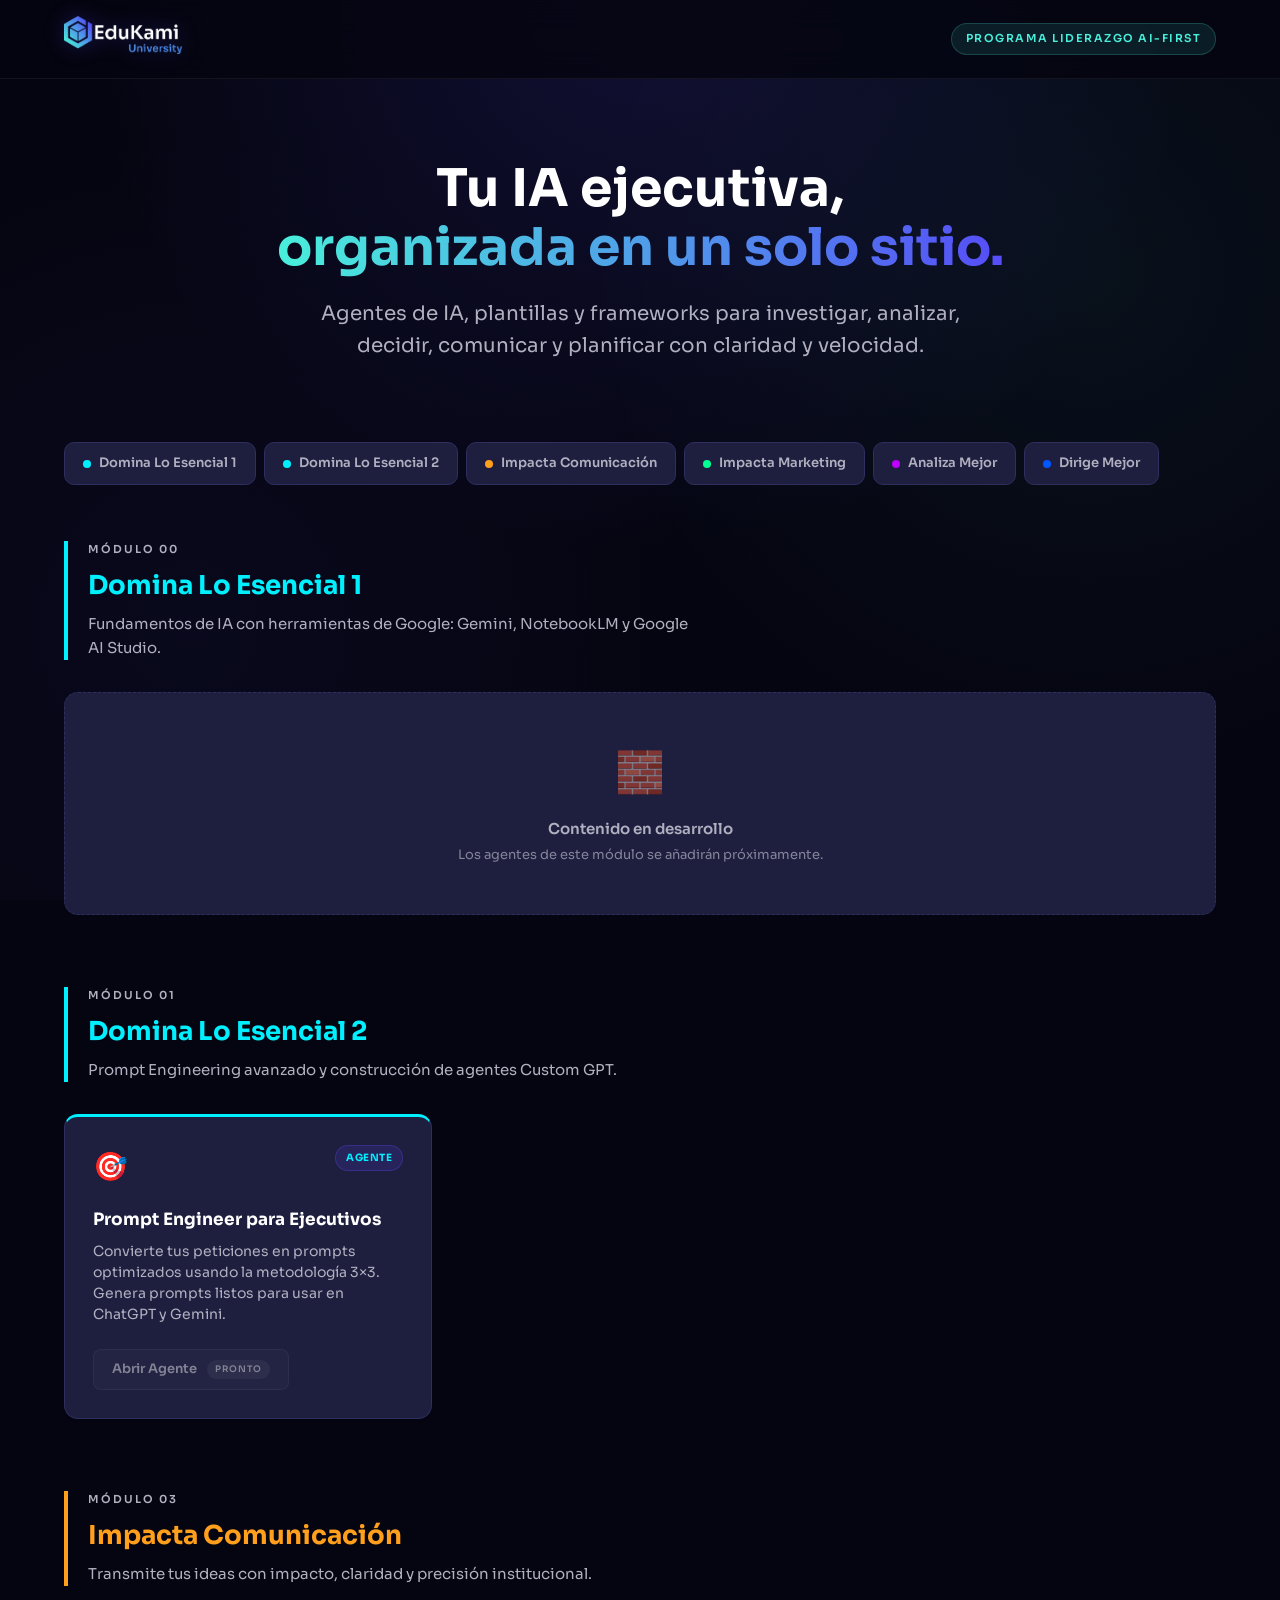
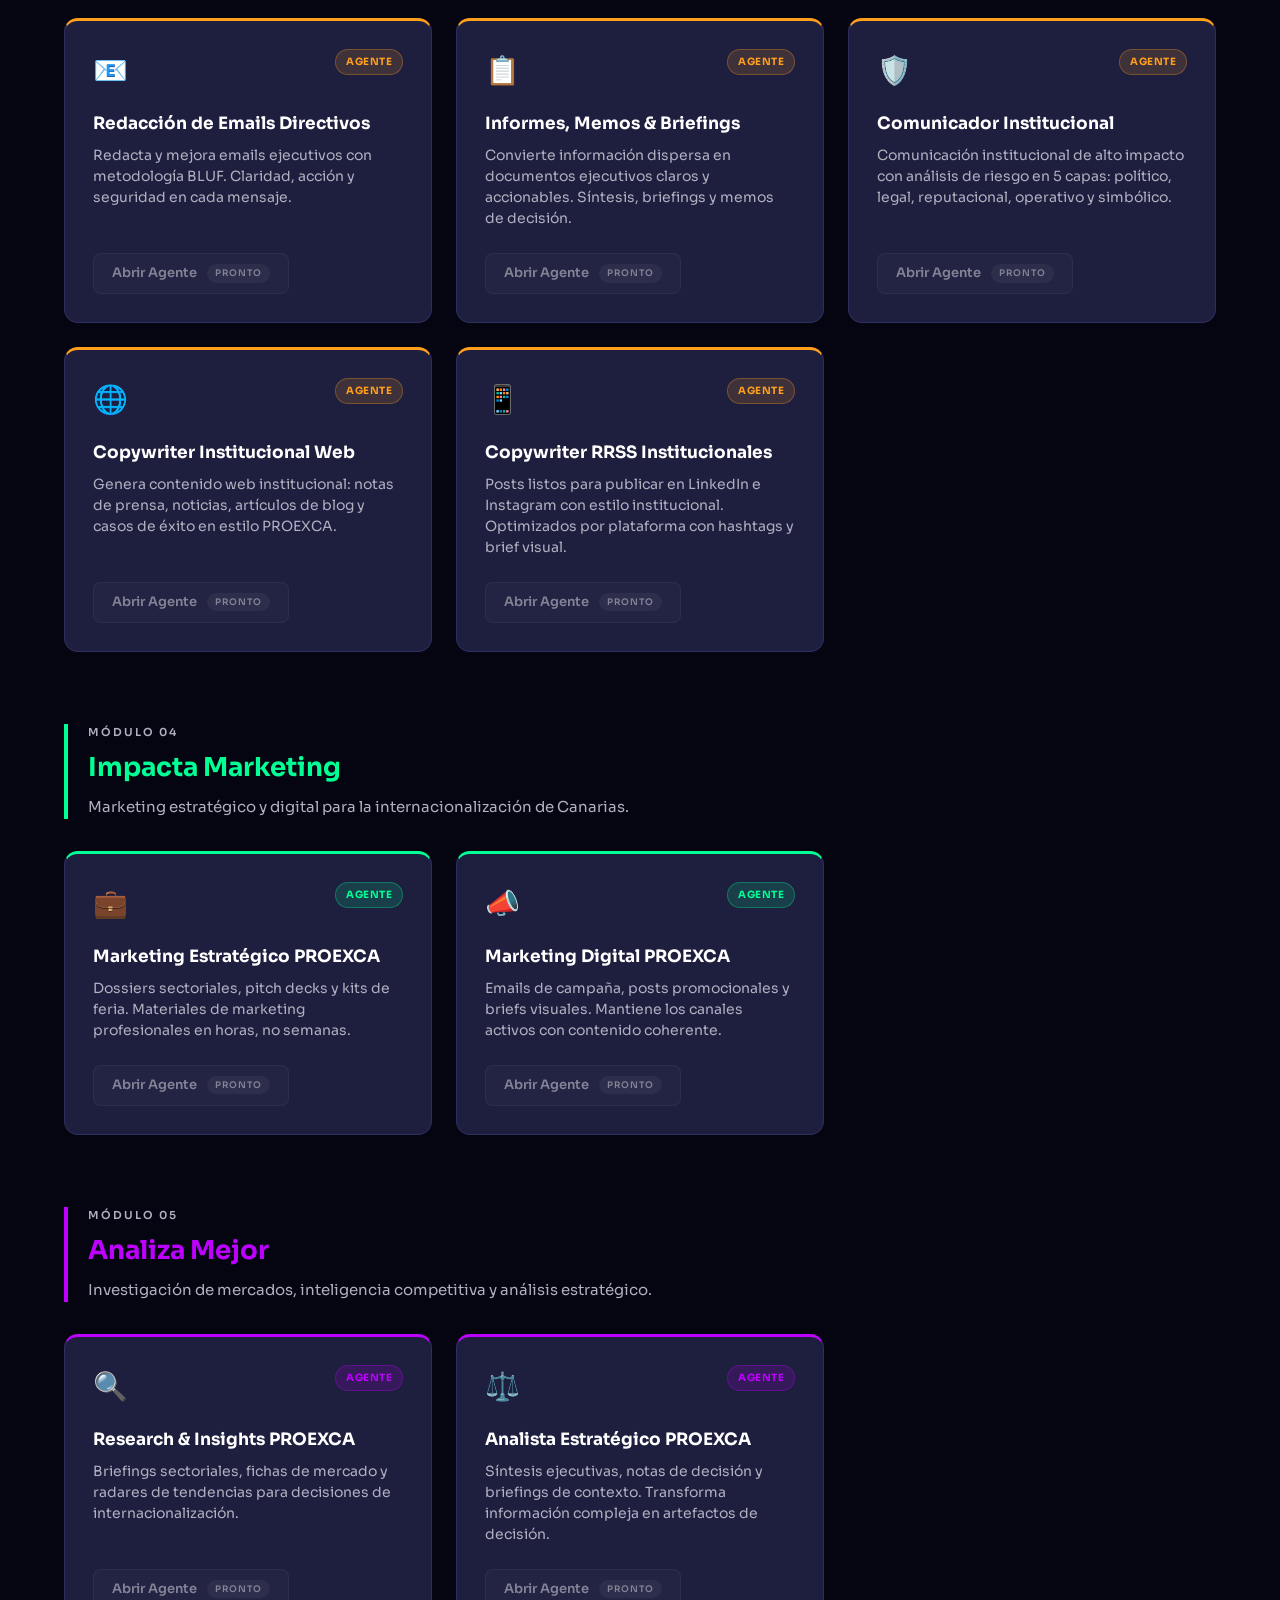
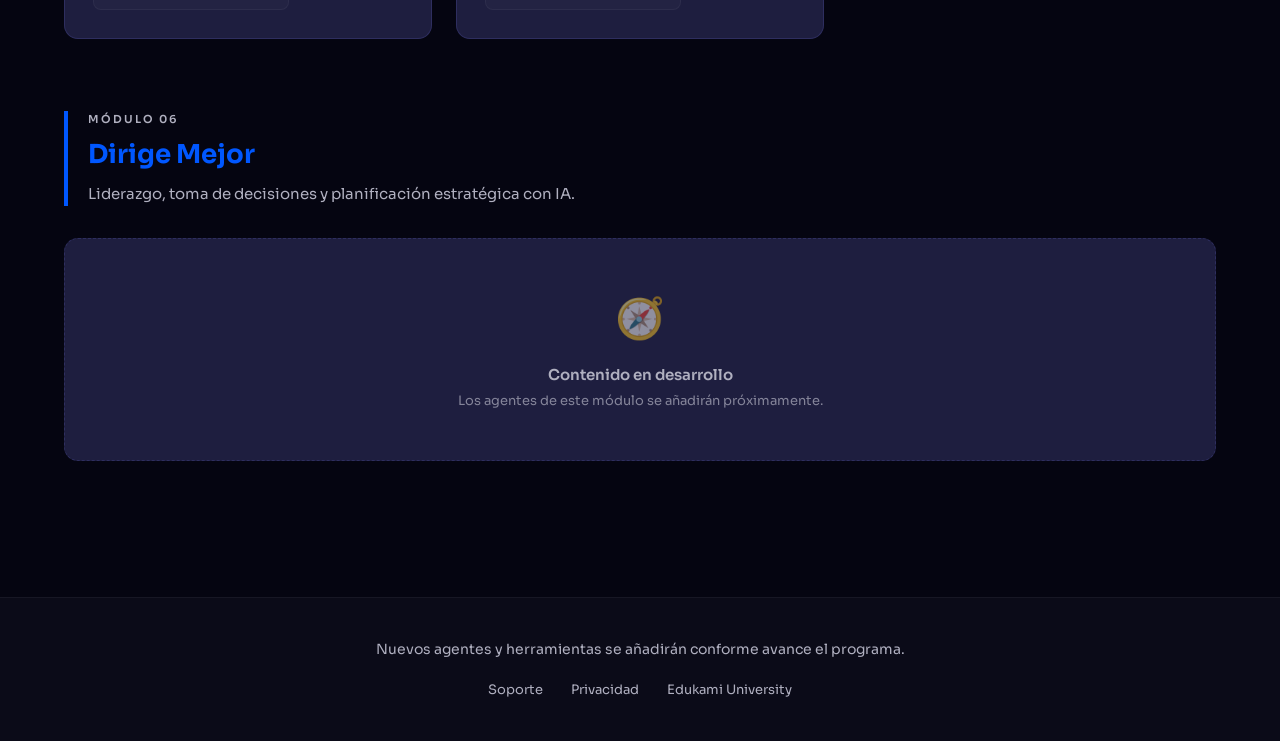
==== toolkit/index.html @ 91a4ce18 "uipdate" ====
<!DOCTYPE html>
<html lang="es">
<head>
    <meta charset="UTF-8">
    <meta name="viewport" content="width=device-width, initial-scale=1.0">
    <title>Toolkit IA para Directivos — Edukami University</title>
    <meta name="description" content="Tu caja de herramientas ejecutiva basada en IA. Agentes, plantillas y frameworks para investigar, analizar, decidir, comunicar y planificar.">
    <meta property="og:title" content="Toolkit IA para Directivos — Edukami University">
    <meta property="og:description" content="Agentes de IA y herramientas ejecutivas para el programa PROEXCA Liderazgo AI-First.">
    <meta property="og:type" content="website">
    <meta name="twitter:card" content="summary_large_image">
    <link rel="preconnect" href="https://fonts.googleapis.com">
    <link rel="preconnect" href="https://fonts.gstatic.com" crossorigin>
    <link href="https://fonts.googleapis.com/css2?family=Sora:wght@300;400;600;700&display=swap" rel="stylesheet">
    <link rel="stylesheet" href="css/styles.css">
</head>
<body>

    <!-- Header -->
    <header class="main-header">
        <div class="container header-inner">
            <div class="logo-container">
                <img src="assets/logo_white.png" alt="Edukami University" class="logo">
            </div>
            <span class="header-badge">Programa Liderazgo AI-First</span>
        </div>
    </header>

    <!-- Hero -->
    <section class="hero-section">
        <div class="container">
            <h1 class="hero-title">Tu IA ejecutiva,<br><span class="gradient-text">organizada en un solo sitio.</span></h1>
            <p class="hero-subtitle">Agentes de IA, plantillas y frameworks para investigar, analizar, decidir, comunicar y planificar con claridad y velocidad.</p>
        </div>
    </section>

    <!-- Module Navigation -->
    <nav class="module-nav">
        <div class="container">
            <div class="module-nav-inner">
                <a href="#mod-00" class="module-nav-btn" style="--module-color: var(--color-mod-domina)">
                    <span class="module-nav-dot"></span> Domina Lo Esencial 1
                </a>
                <a href="#mod-01" class="module-nav-btn" style="--module-color: var(--color-mod-domina)">
                    <span class="module-nav-dot"></span> Domina Lo Esencial 2
                </a>
                <a href="#mod-03" class="module-nav-btn" style="--module-color: var(--color-mod-comunicar)">
                    <span class="module-nav-dot"></span> Impacta Comunicaci&oacute;n
                </a>
                <a href="#mod-04" class="module-nav-btn" style="--module-color: var(--color-mod-marketing)">
                    <span class="module-nav-dot"></span> Impacta Marketing
                </a>
                <a href="#mod-05" class="module-nav-btn" style="--module-color: var(--color-mod-analizar)">
                    <span class="module-nav-dot"></span> Analiza Mejor
                </a>
                <a href="#mod-06" class="module-nav-btn" style="--module-color: var(--color-mod-dirigir)">
                    <span class="module-nav-dot"></span> Dirige Mejor
                </a>
            </div>
        </div>
    </nav>

    <!-- Modules -->
    <main class="modules-container container">

        <!-- ═══ MÓDULO 00: Domina Lo Esencial 1 ═══ -->
        <section id="mod-00" class="module-section" style="--module-color: var(--color-mod-domina)">
            <div class="module-header">
                <div class="module-label">M&oacute;dulo 00</div>
                <h2 class="module-title">Domina Lo Esencial 1</h2>
                <p class="module-description">Fundamentos de IA con herramientas de Google: Gemini, NotebookLM y Google AI Studio.</p>
            </div>
            <div class="module-placeholder">
                <div class="module-placeholder-icon">🧱</div>
                <div class="module-placeholder-text">Contenido en desarrollo</div>
                <div class="module-placeholder-sub">Los agentes de este m&oacute;dulo se a&ntilde;adir&aacute;n pr&oacute;ximamente.</div>
            </div>
        </section>

        <!-- ═══ MÓDULO 01: Domina Lo Esencial 2 ═══ -->
        <section id="mod-01" class="module-section" style="--module-color: var(--color-mod-domina)">
            <div class="module-header">
                <div class="module-label">M&oacute;dulo 01</div>
                <h2 class="module-title">Domina Lo Esencial 2</h2>
                <p class="module-description">Prompt Engineering avanzado y construcci&oacute;n de agentes Custom GPT.</p>
            </div>
            <div class="cards-grid">
                <article class="agent-card">
                    <div class="card-top">
                        <div class="card-icon">🎯</div>
                        <span class="card-badge card-badge--agent">Agente</span>
                    </div>
                    <h3 class="card-title">Prompt Engineer para Ejecutivos</h3>
                    <p class="card-description">Convierte tus peticiones en prompts optimizados usando la metodolog&iacute;a 3&times;3. Genera prompts listos para usar en ChatGPT y Gemini.</p>
                    <a href="#" class="card-action card-action--soon">Abrir Agente</a>
                </article>
            </div>
        </section>

        <!-- ═══ MÓDULO 03: Impacta Comunicación ═══ -->
        <section id="mod-03" class="module-section" style="--module-color: var(--color-mod-comunicar); --module-color-rgb: 255, 159, 28">
            <div class="module-header">
                <div class="module-label">M&oacute;dulo 03</div>
                <h2 class="module-title">Impacta Comunicaci&oacute;n</h2>
                <p class="module-description">Transmite tus ideas con impacto, claridad y precisi&oacute;n institucional.</p>
            </div>
            <div class="cards-grid">
                <article class="agent-card">
                    <div class="card-top">
                        <div class="card-icon">📧</div>
                        <span class="card-badge card-badge--agent">Agente</span>
                    </div>
                    <h3 class="card-title">Redacci&oacute;n de Emails Directivos</h3>
                    <p class="card-description">Redacta y mejora emails ejecutivos con metodolog&iacute;a BLUF. Claridad, acci&oacute;n y seguridad en cada mensaje.</p>
                    <a href="#" class="card-action card-action--soon">Abrir Agente</a>
                </article>

                <article class="agent-card">
                    <div class="card-top">
                        <div class="card-icon">📋</div>
                        <span class="card-badge card-badge--agent">Agente</span>
                    </div>
                    <h3 class="card-title">Informes, Memos &amp; Briefings</h3>
                    <p class="card-description">Convierte informaci&oacute;n dispersa en documentos ejecutivos claros y accionables. S&iacute;ntesis, briefings y memos de decisi&oacute;n.</p>
                    <a href="#" class="card-action card-action--soon">Abrir Agente</a>
                </article>

                <article class="agent-card">
                    <div class="card-top">
                        <div class="card-icon">🛡️</div>
                        <span class="card-badge card-badge--agent">Agente</span>
                    </div>
                    <h3 class="card-title">Comunicador Institucional</h3>
                    <p class="card-description">Comunicaci&oacute;n institucional de alto impacto con an&aacute;lisis de riesgo en 5 capas: pol&iacute;tico, legal, reputacional, operativo y simb&oacute;lico.</p>
                    <a href="#" class="card-action card-action--soon">Abrir Agente</a>
                </article>

                <article class="agent-card">
                    <div class="card-top">
                        <div class="card-icon">🌐</div>
                        <span class="card-badge card-badge--agent">Agente</span>
                    </div>
                    <h3 class="card-title">Copywriter Institucional Web</h3>
                    <p class="card-description">Genera contenido web institucional: notas de prensa, noticias, art&iacute;culos de blog y casos de &eacute;xito en estilo PROEXCA.</p>
                    <a href="#" class="card-action card-action--soon">Abrir Agente</a>
                </article>

                <article class="agent-card">
                    <div class="card-top">
                        <div class="card-icon">📱</div>
                        <span class="card-badge card-badge--agent">Agente</span>
                    </div>
                    <h3 class="card-title">Copywriter RRSS Institucionales</h3>
                    <p class="card-description">Posts listos para publicar en LinkedIn e Instagram con estilo institucional. Optimizados por plataforma con hashtags y brief visual.</p>
                    <a href="#" class="card-action card-action--soon">Abrir Agente</a>
                </article>
            </div>
        </section>

        <!-- ═══ MÓDULO 04: Impacta Marketing ═══ -->
        <section id="mod-04" class="module-section" style="--module-color: var(--color-mod-marketing); --module-color-rgb: 0, 255, 148">
            <div class="module-header">
                <div class="module-label">M&oacute;dulo 04</div>
                <h2 class="module-title">Impacta Marketing</h2>
                <p class="module-description">Marketing estrat&eacute;gico y digital para la internacionalizaci&oacute;n de Canarias.</p>
            </div>
            <div class="cards-grid">
                <article class="agent-card">
                    <div class="card-top">
                        <div class="card-icon">💼</div>
                        <span class="card-badge card-badge--agent">Agente</span>
                    </div>
                    <h3 class="card-title">Marketing Estrat&eacute;gico PROEXCA</h3>
                    <p class="card-description">Dossiers sectoriales, pitch decks y kits de feria. Materiales de marketing profesionales en horas, no semanas.</p>
                    <a href="#" class="card-action card-action--soon">Abrir Agente</a>
                </article>

                <article class="agent-card">
                    <div class="card-top">
                        <div class="card-icon">📣</div>
                        <span class="card-badge card-badge--agent">Agente</span>
                    </div>
                    <h3 class="card-title">Marketing Digital PROEXCA</h3>
                    <p class="card-description">Emails de campa&ntilde;a, posts promocionales y briefs visuales. Mantiene los canales activos con contenido coherente.</p>
                    <a href="#" class="card-action card-action--soon">Abrir Agente</a>
                </article>
            </div>
        </section>

        <!-- ═══ MÓDULO 05: Analiza Mejor ═══ -->
        <section id="mod-05" class="module-section" style="--module-color: var(--color-mod-analizar); --module-color-rgb: 189, 0, 255">
            <div class="module-header">
                <div class="module-label">M&oacute;dulo 05</div>
                <h2 class="module-title">Analiza Mejor</h2>
                <p class="module-description">Investigaci&oacute;n de mercados, inteligencia competitiva y an&aacute;lisis estrat&eacute;gico.</p>
            </div>
            <div class="cards-grid">
                <article class="agent-card">
                    <div class="card-top">
                        <div class="card-icon">🔍</div>
                        <span class="card-badge card-badge--agent">Agente</span>
                    </div>
                    <h3 class="card-title">Research &amp; Insights PROEXCA</h3>
                    <p class="card-description">Briefings sectoriales, fichas de mercado y radares de tendencias para decisiones de internacionalizaci&oacute;n.</p>
                    <a href="#" class="card-action card-action--soon">Abrir Agente</a>
                </article>

                <article class="agent-card">
                    <div class="card-top">
                        <div class="card-icon">⚖️</div>
                        <span class="card-badge card-badge--agent">Agente</span>
                    </div>
                    <h3 class="card-title">Analista Estrat&eacute;gico PROEXCA</h3>
                    <p class="card-description">S&iacute;ntesis ejecutivas, notas de decisi&oacute;n y briefings de contexto. Transforma informaci&oacute;n compleja en artefactos de decisi&oacute;n.</p>
                    <a href="#" class="card-action card-action--soon">Abrir Agente</a>
                </article>
            </div>
        </section>

        <!-- ═══ MÓDULO 06: Dirige Mejor ═══ -->
        <section id="mod-06" class="module-section" style="--module-color: var(--color-mod-dirigir)">
            <div class="module-header">
                <div class="module-label">M&oacute;dulo 06</div>
                <h2 class="module-title">Dirige Mejor</h2>
                <p class="module-description">Liderazgo, toma de decisiones y planificaci&oacute;n estrat&eacute;gica con IA.</p>
            </div>
            <div class="module-placeholder">
                <div class="module-placeholder-icon">🧭</div>
                <div class="module-placeholder-text">Contenido en desarrollo</div>
                <div class="module-placeholder-sub">Los agentes de este m&oacute;dulo se a&ntilde;adir&aacute;n pr&oacute;ximamente.</div>
            </div>
        </section>

    </main>

    <!-- Footer -->
    <footer class="main-footer">
        <div class="container">
            <p class="footer-note">Nuevos agentes y herramientas se a&ntilde;adir&aacute;n conforme avance el programa.</p>
            <div class="footer-links">
                <a href="#">Soporte</a>
                <a href="#">Privacidad</a>
                <a href="https://edukami.io" target="_blank" rel="noopener">Edukami University</a>
            </div>
        </div>
    </footer>

    <script>
    // Highlight active nav button on scroll
    document.addEventListener('DOMContentLoaded', function() {
        var btns = document.querySelectorAll('.module-nav-btn');
        var sections = [];
        btns.forEach(function(btn) {
            var id = btn.getAttribute('href').slice(1);
            var el = document.getElementById(id);
            if (el) sections.push({ btn: btn, el: el });
        });

        function updateActive() {
            var scrollY = window.scrollY + 160;
            var current = null;
            sections.forEach(function(s) {
                if (s.el.offsetTop <= scrollY) current = s;
            });
            btns.forEach(function(b) { b.classList.remove('active'); });
            if (current) current.btn.classList.add('active');
        }

        window.addEventListener('scroll', updateActive, { passive: true });
        updateActive();
    });
    </script>
</body>
</html>
---- toolkit/css/styles.css ----
:root {
    --font-sora: 'Sora', sans-serif;
    --color-bg-dark: #15152C;
    --color-bg-darker: #0B0B18;
    --color-text-white: #FFFFFF;
    --color-text-gray: #B0B0C0;
    --color-primary: #564DF7;
    --color-primary-hover: #453CC6;
    --color-accent-turquoise: #49EFDB;

    /* Module Colors */
    --color-mod-domina: #00F0FF;
    --color-mod-comunicar: #FF9F1C;
    --color-mod-marketing: #00FF94;
    --color-mod-analizar: #BD00FF;
    --color-mod-dirigir: #0057FF;

    --gradient-hero: linear-gradient(135deg, #15152C 0%, #2A2A5A 100%);
    --gradient-text: linear-gradient(90deg, #49EFDB 0%, #564DF7 100%);
    --card-bg: #1E1E3F;
    --card-border: #2E2E5F;
    --spacing-container: 1200px;
}

* {
    box-sizing: border-box;
    margin: 0;
    padding: 0;
}

html {
    scroll-behavior: smooth;
}

body {
    font-family: var(--font-sora);
    background-color: #050511;
    background-image:
        radial-gradient(circle at 50% 0%, rgba(86, 77, 247, 0.15) 0%, transparent 50%),
        radial-gradient(circle at 85% 30%, rgba(73, 239, 219, 0.05) 0%, transparent 40%),
        radial-gradient(circle at 15% 70%, rgba(86, 77, 247, 0.05) 0%, transparent 40%);
    background-attachment: fixed;
    color: var(--color-text-white);
    line-height: 1.6;
    -webkit-font-smoothing: antialiased;
}

.container {
    max-width: var(--spacing-container);
    margin: 0 auto;
    padding: 0 24px;
}

/* ── Header ── */
.main-header {
    position: sticky;
    top: 0;
    z-index: 100;
    background: rgba(5, 5, 17, 0.85);
    backdrop-filter: blur(16px);
    -webkit-backdrop-filter: blur(16px);
    border-bottom: 1px solid rgba(255, 255, 255, 0.06);
    padding: 16px 0;
}

.header-inner {
    display: flex;
    align-items: center;
    justify-content: space-between;
    gap: 16px;
}

.logo-container .logo {
    height: 38px;
    width: auto;
    filter: drop-shadow(0 0 10px rgba(86, 77, 247, 0.3));
}

.header-badge {
    font-size: 11px;
    font-weight: 600;
    text-transform: uppercase;
    letter-spacing: 1.5px;
    color: var(--color-accent-turquoise);
    background: rgba(73, 239, 219, 0.1);
    border: 1px solid rgba(73, 239, 219, 0.2);
    padding: 6px 14px;
    border-radius: 20px;
}

/* Mobile menu toggle */
.mobile-menu-toggle {
    display: none;
    background: none;
    border: none;
    color: var(--color-text-white);
    font-size: 24px;
    cursor: pointer;
    padding: 4px;
}

/* ── Hero ── */
.hero-section {
    padding: 80px 0 40px;
    text-align: center;
}

.hero-title {
    font-size: clamp(32px, 5vw, 52px);
    font-weight: 700;
    margin-bottom: 20px;
    line-height: 1.15;
}

.gradient-text {
    background: var(--gradient-text);
    -webkit-background-clip: text;
    -webkit-text-fill-color: transparent;
    background-clip: text;
}

.hero-subtitle {
    font-size: clamp(16px, 2vw, 20px);
    color: var(--color-text-gray);
    max-width: 680px;
    margin: 0 auto 40px;
}

/* ── Module Navigation ── */
.module-nav {
    padding: 0 0 48px;
}

.module-nav-inner {
    display: flex;
    gap: 8px;
    overflow-x: auto;
    padding-bottom: 8px;
    scrollbar-width: none;
}

.module-nav-inner::-webkit-scrollbar {
    display: none;
}

.module-nav-btn {
    display: flex;
    align-items: center;
    gap: 8px;
    padding: 10px 18px;
    border-radius: 10px;
    border: 1px solid var(--card-border);
    background: var(--card-bg);
    color: var(--color-text-gray);
    font-family: var(--font-sora);
    font-size: 13px;
    font-weight: 600;
    cursor: pointer;
    white-space: nowrap;
    transition: all 0.25s ease;
    text-decoration: none;
}

.module-nav-btn:hover,
.module-nav-btn.active {
    color: var(--color-text-white);
    border-color: var(--module-color, var(--color-primary));
    background: rgba(86, 77, 247, 0.12);
}

.module-nav-dot {
    width: 8px;
    height: 8px;
    border-radius: 50%;
    background: var(--module-color, var(--color-primary));
    flex-shrink: 0;
}

/* ── Module Sections ── */
.modules-container {
    padding-bottom: 40px;
}

.module-section {
    margin-bottom: 72px;
}

.module-header {
    margin-bottom: 32px;
    padding-left: 20px;
    border-left: 4px solid var(--module-color, var(--color-primary));
}

.module-label {
    font-size: 11px;
    text-transform: uppercase;
    letter-spacing: 2px;
    color: var(--color-text-gray);
    margin-bottom: 6px;
    font-weight: 600;
}

.module-title {
    font-size: 26px;
    font-weight: 700;
    color: var(--module-color, var(--color-text-white));
    margin-bottom: 6px;
}

.module-description {
    color: var(--color-text-gray);
    font-size: 15px;
    max-width: 600px;
}

/* ── Cards Grid ── */
.cards-grid {
    display: grid;
    grid-template-columns: repeat(auto-fill, minmax(280px, 1fr));
    gap: 24px;
}

/* ── Agent Card ── */
.agent-card {
    background: var(--card-bg);
    border: 1px solid var(--card-border);
    border-top: 3px solid var(--module-color, var(--color-primary));
    border-radius: 14px;
    padding: 28px;
    display: flex;
    flex-direction: column;
    transition: transform 0.25s ease, box-shadow 0.25s ease;
    position: relative;
}

.agent-card:hover {
    transform: translateY(-4px);
    box-shadow: 0 12px 32px rgba(0, 0, 0, 0.35);
}

.card-top {
    display: flex;
    justify-content: space-between;
    align-items: flex-start;
    margin-bottom: 16px;
}

.card-icon {
    font-size: 28px;
}

.card-badge {
    font-size: 10px;
    text-transform: uppercase;
    font-weight: 700;
    padding: 4px 10px;
    border-radius: 20px;
    letter-spacing: 0.5px;
    background: rgba(255, 255, 255, 0.06);
    color: var(--module-color, var(--color-text-gray));
    border: 1px solid rgba(255, 255, 255, 0.1);
}

.card-badge--agent {
    background: rgba(var(--module-color-rgb, 86, 77, 247), 0.15);
    border-color: rgba(var(--module-color-rgb, 86, 77, 247), 0.3);
}

.card-title {
    font-size: 17px;
    font-weight: 700;
    margin-bottom: 8px;
    color: var(--color-text-white);
}

.card-description {
    font-size: 14px;
    color: var(--color-text-gray);
    margin-bottom: 24px;
    flex-grow: 1;
    line-height: 1.5;
}

.card-action {
    display: inline-flex;
    align-items: center;
    gap: 6px;
    align-self: flex-start;
    padding: 9px 18px;
    border-radius: 8px;
    font-size: 13px;
    font-weight: 600;
    text-decoration: none;
    transition: all 0.25s ease;
    border: 1px solid rgba(255, 255, 255, 0.1);
    background: rgba(255, 255, 255, 0.05);
    color: var(--color-text-white);
    font-family: var(--font-sora);
    cursor: pointer;
}

.card-action:hover {
    background: var(--color-text-white);
    color: var(--color-bg-dark);
}

.card-action--soon {
    opacity: 0.45;
    pointer-events: none;
}

.card-action--soon::after {
    content: 'Pronto';
    font-size: 9px;
    text-transform: uppercase;
    letter-spacing: 1px;
    background: rgba(255, 255, 255, 0.1);
    padding: 2px 8px;
    border-radius: 10px;
    margin-left: 4px;
}

/* ── Placeholder module card ── */
.module-placeholder {
    background: var(--card-bg);
    border: 1px dashed var(--card-border);
    border-radius: 14px;
    padding: 48px 32px;
    text-align: center;
    color: var(--color-text-gray);
}

.module-placeholder-icon {
    font-size: 40px;
    margin-bottom: 12px;
    opacity: 0.5;
}

.module-placeholder-text {
    font-size: 15px;
    font-weight: 600;
}

.module-placeholder-sub {
    font-size: 13px;
    margin-top: 4px;
    opacity: 0.7;
}

/* ── Footer ── */
.main-footer {
    background: var(--color-bg-darker);
    padding: 40px 0;
    margin-top: 24px;
    border-top: 1px solid rgba(255, 255, 255, 0.05);
    text-align: center;
}

.footer-note {
    color: var(--color-text-gray);
    font-size: 14px;
    margin-bottom: 20px;
}

.footer-links {
    display: flex;
    justify-content: center;
    gap: 28px;
    flex-wrap: wrap;
}

.footer-links a {
    color: var(--color-text-gray);
    text-decoration: none;
    font-size: 13px;
    transition: color 0.25s;
}

.footer-links a:hover {
    color: var(--color-accent-turquoise);
}

/* ── Responsive ── */
@media (max-width: 768px) {
    .hero-section {
        padding: 48px 0 24px;
    }

    .module-section {
        margin-bottom: 48px;
    }

    .cards-grid {
        grid-template-columns: 1fr;
        gap: 16px;
    }

    .header-badge {
        display: none;
    }

    .mobile-menu-toggle {
        display: block;
    }

    .module-nav-inner {
        gap: 6px;
    }

    .module-nav-btn {
        padding: 8px 14px;
        font-size: 12px;
    }
}

@media (min-width: 769px) and (max-width: 1024px) {
    .cards-grid {
        grid-template-columns: repeat(2, 1fr);
    }
}
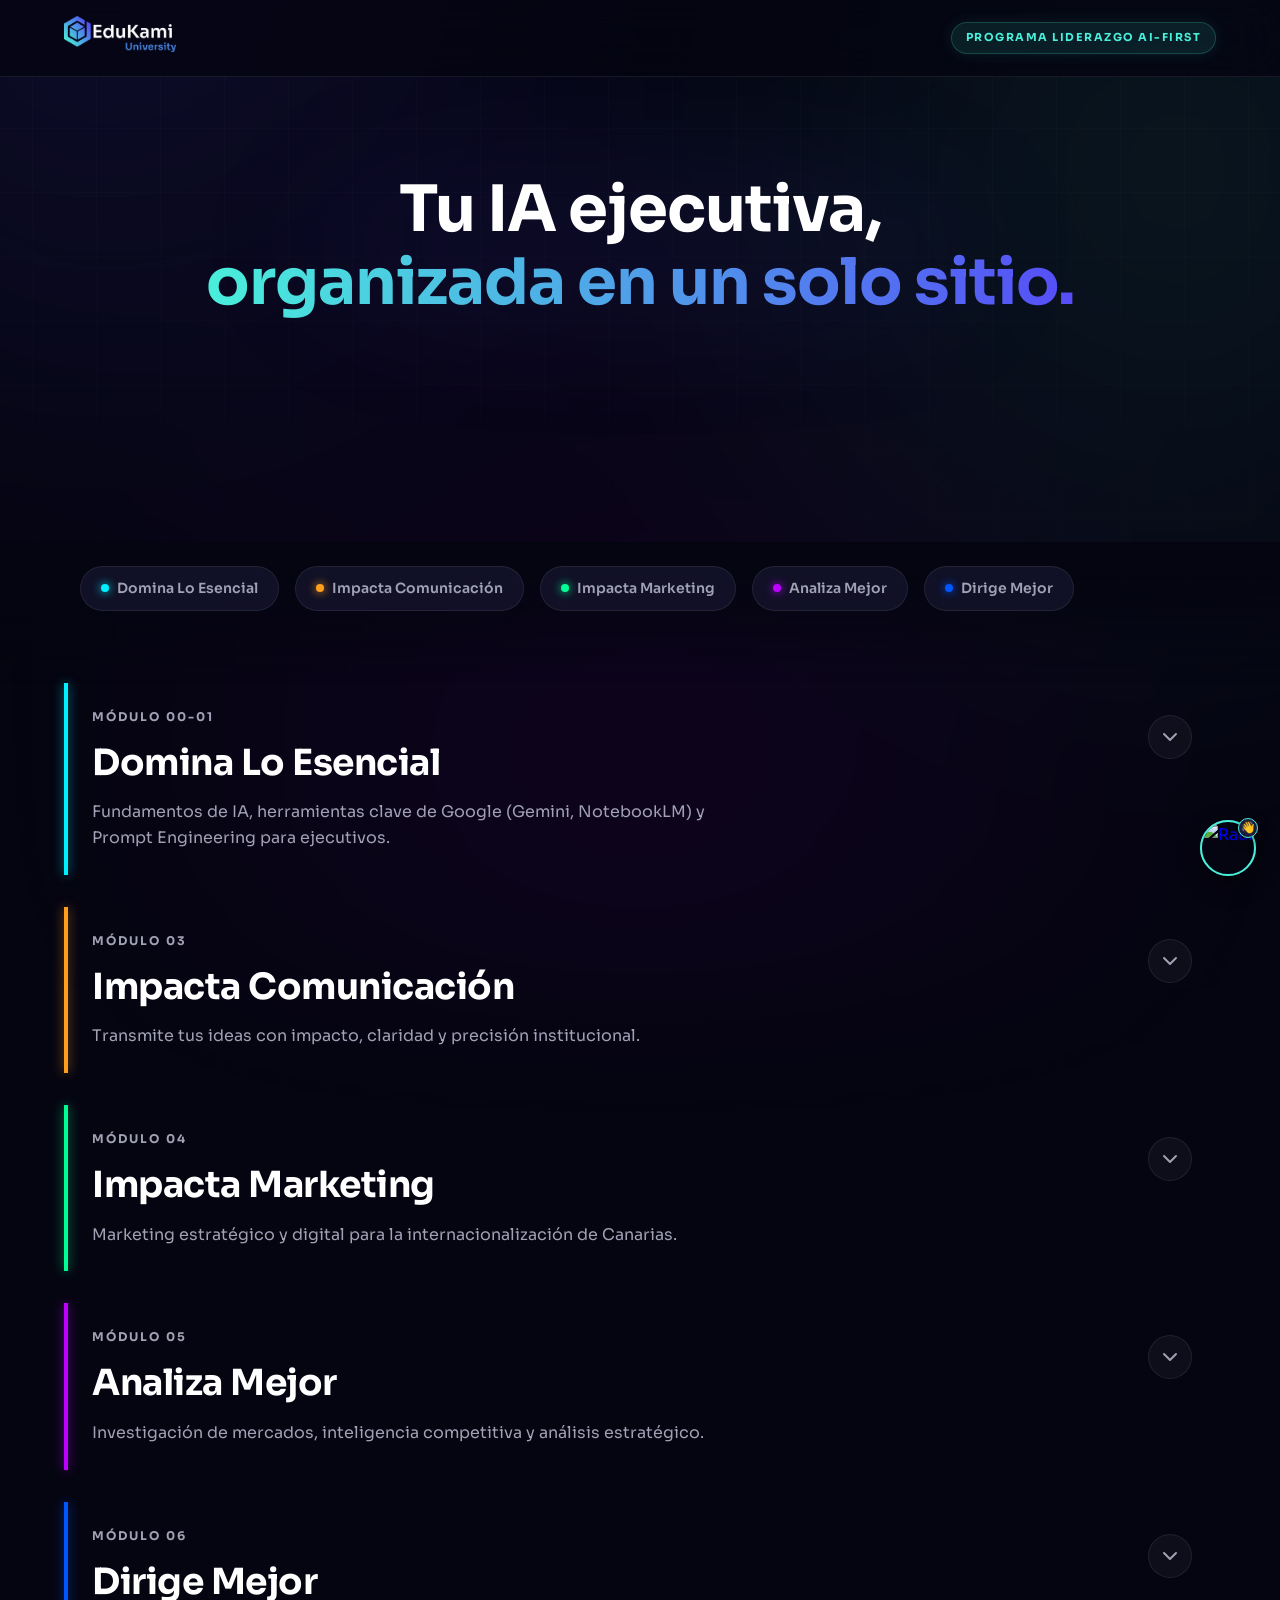
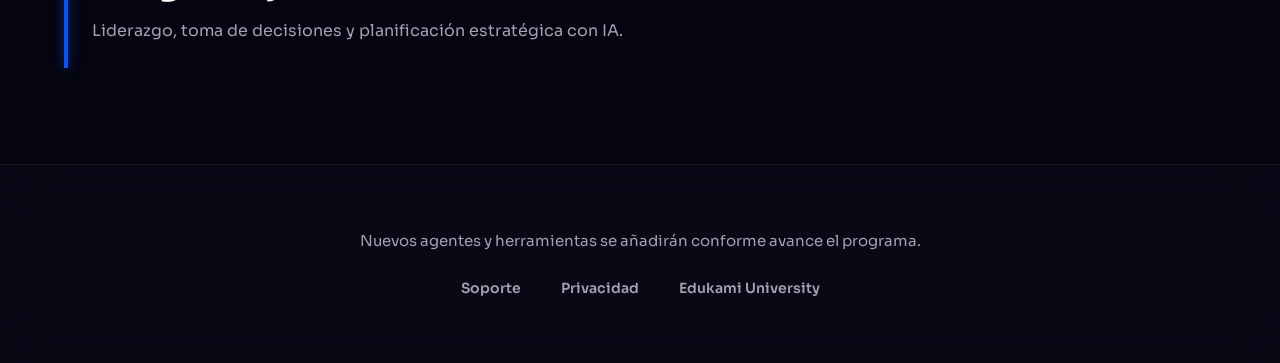
==== commit 5d7bcbb0: "update" ====
--- a/toolkit/index.html
+++ b/toolkit/index.html
@@ -1,12 +1,15 @@
 <!DOCTYPE html>
 <html lang="es">
+
 <head>
     <meta charset="UTF-8">
     <meta name="viewport" content="width=device-width, initial-scale=1.0">
     <title>Toolkit IA para Directivos — Edukami University</title>
-    <meta name="description" content="Tu caja de herramientas ejecutiva basada en IA. Agentes, plantillas y frameworks para investigar, analizar, decidir, comunicar y planificar.">
+    <meta name="description"
+        content="Tu caja de herramientas ejecutiva basada en IA. Agentes, plantillas y frameworks para investigar, analizar, decidir, comunicar y planificar.">
     <meta property="og:title" content="Toolkit IA para Directivos — Edukami University">
-    <meta property="og:description" content="Agentes de IA y herramientas ejecutivas para el programa PROEXCA Liderazgo AI-First.">
+    <meta property="og:description"
+        content="Agentes de IA y herramientas ejecutivas para el programa PROEXCA Liderazgo AI-First.">
     <meta property="og:type" content="website">
     <meta name="twitter:card" content="summary_large_image">
     <link rel="preconnect" href="https://fonts.googleapis.com">
@@ -14,6 +17,7 @@
     <link href="https://fonts.googleapis.com/css2?family=Sora:wght@300;400;600;700&display=swap" rel="stylesheet">
     <link rel="stylesheet" href="css/styles.css">
 </head>
+
 <body>
 
     <!-- Header -->
@@ -29,246 +33,466 @@
     <!-- Hero -->
     <section class="hero-section">
         <div class="container">
-            <h1 class="hero-title">Tu IA ejecutiva,<br><span class="gradient-text">organizada en un solo sitio.</span></h1>
-            <p class="hero-subtitle">Agentes de IA, plantillas y frameworks para investigar, analizar, decidir, comunicar y planificar con claridad y velocidad.</p>
+            <h1 class="hero-title">Tu IA ejecutiva,<br><span class="gradient-text">organizada en un solo sitio.</span>
+            </h1>
+            <p class="hero-subtitle">Agentes de IA, plantillas y frameworks para investigar, analizar, decidir,
+                comunicar y planificar con claridad y velocidad.</p>
+            <p class="hero-sub-headline">Aquí tienes tu equipo de agentes de IA, entrenados para ayudarte a <span
+                    class="highlight">elevar PROEXCA al siguiente nivel.</span></p>
         </div>
     </section>
 
     <!-- Module Navigation -->
     <nav class="module-nav">
-        <div class="container">
-            <div class="module-nav-inner">
-                <a href="#mod-00" class="module-nav-btn" style="--module-color: var(--color-mod-domina)">
-                    <span class="module-nav-dot"></span> Domina Lo Esencial 1
+        <div class="container nav-container">
+            <button class="nav-scroll-btn left" aria-label="Desplazar a la izquierda" style="display: none;">
+                <svg width="20" height="20" viewBox="0 0 24 24" fill="none" stroke="currentColor" stroke-width="2">
+                    <polyline points="15 18 9 12 15 6"></polyline>
+                </svg>
+            </button>
+            <div class="module-nav-inner" id="nav-scroll-container">
+                <a href="#mod-00" class="module-nav-btn pill" style="--module-color: var(--color-mod-domina)">
+                    <span class="module-nav-dot"></span> Domina Lo Esencial
                 </a>
-                <a href="#mod-01" class="module-nav-btn" style="--module-color: var(--color-mod-domina)">
-                    <span class="module-nav-dot"></span> Domina Lo Esencial 2
+                <a href="#mod-03" class="module-nav-btn pill" style="--module-color: var(--color-mod-comunicar)">
+                    <span class="module-nav-dot"></span> Impacta Comunicación
                 </a>
-                <a href="#mod-03" class="module-nav-btn" style="--module-color: var(--color-mod-comunicar)">
-                    <span class="module-nav-dot"></span> Impacta Comunicaci&oacute;n
-                </a>
-                <a href="#mod-04" class="module-nav-btn" style="--module-color: var(--color-mod-marketing)">
+                <a href="#mod-04" class="module-nav-btn pill" style="--module-color: var(--color-mod-marketing)">
                     <span class="module-nav-dot"></span> Impacta Marketing
                 </a>
-                <a href="#mod-05" class="module-nav-btn" style="--module-color: var(--color-mod-analizar)">
+                <a href="#mod-05" class="module-nav-btn pill" style="--module-color: var(--color-mod-analizar)">
                     <span class="module-nav-dot"></span> Analiza Mejor
                 </a>
-                <a href="#mod-06" class="module-nav-btn" style="--module-color: var(--color-mod-dirigir)">
+                <a href="#mod-06" class="module-nav-btn pill" style="--module-color: var(--color-mod-dirigir)">
                     <span class="module-nav-dot"></span> Dirige Mejor
                 </a>
             </div>
+            <button class="nav-scroll-btn right" aria-label="Desplazar a la derecha" style="display: none;">
+                <svg width="20" height="20" viewBox="0 0 24 24" fill="none" stroke="currentColor" stroke-width="2">
+                    <polyline points="9 18 15 12 9 6"></polyline>
+                </svg>
+            </button>
         </div>
     </nav>
 
     <!-- Modules -->
     <main class="modules-container container">
 
-        <!-- ═══ MÓDULO 00: Domina Lo Esencial 1 ═══ -->
-        <section id="mod-00" class="module-section" style="--module-color: var(--color-mod-domina)">
-            <div class="module-header">
-                <div class="module-label">M&oacute;dulo 00</div>
-                <h2 class="module-title">Domina Lo Esencial 1</h2>
-                <p class="module-description">Fundamentos de IA con herramientas de Google: Gemini, NotebookLM y Google AI Studio.</p>
-            </div>
-            <div class="module-placeholder">
-                <div class="module-placeholder-icon">🧱</div>
-                <div class="module-placeholder-text">Contenido en desarrollo</div>
-                <div class="module-placeholder-sub">Los agentes de este m&oacute;dulo se a&ntilde;adir&aacute;n pr&oacute;ximamente.</div>
+        <!-- ═══ MÓDULO 00-01: Domina Lo Esencial ═══ -->
+        <section id="mod-00" class="module-section collapsed" style="--module-color: var(--color-mod-domina)">
+            <div class="module-header" tabindex="0" role="button" aria-expanded="false" aria-controls="content-mod-00">
+                <div class="module-header-text">
+                    <div class="module-label">Módulo 00-01</div>
+                    <h2 class="module-title">Domina Lo Esencial</h2>
+                    <p class="module-description">Fundamentos de IA, herramientas clave de Google (Gemini, NotebookLM) y
+                        Prompt Engineering para ejecutivos.</p>
+                </div>
+                <button class="module-toggle" aria-label="Expandir/Colapsar módulo" tabindex="-1">
+                    <svg width="24" height="24" viewBox="0 0 24 24" fill="none" stroke="currentColor" stroke-width="2"
+                        stroke-linecap="round" stroke-linejoin="round">
+                        <polyline points="6 9 12 15 18 9"></polyline>
+                    </svg>
+                </button>
+            </div>
+            <div class="module-content" id="content-mod-00">
+                <div class="module-content-inner">
+                    <div class="cards-grid">
+                        <article class="agent-card">
+                            <div class="card-top">
+                                <div class="card-icon">🎯</div>
+                                <span class="card-badge card-badge--agent">Agente</span>
+                            </div>
+                            <h3 class="card-title">Prompt Engineer para Ejecutivos</h3>
+                            <p class="card-description">Convierte tus peticiones en prompts optimizados usando la
+                                metodología 3×3. Genera prompts listos para usar en ChatGPT y Gemini.</p>
+                            <a href="#" class="card-action card-action--soon">Abrir Agente</a>
+                        </article>
+
+                        <div class="agent-card placeholder-card">
+                            <div class="card-top">
+                                <div class="card-icon"
+                                    style="background: transparent; border: 1px dashed rgba(255,255,255,0.2);">🧱</div>
+                            </div>
+                            <h3 class="card-title" style="color: var(--color-text-gray);">Más herramientas pronto</h3>
+                            <p class="card-description">Los agentes y frameworks fundacionales se añadirán en las
+                                próximas semanas.</p>
+                        </div>
+                    </div>
+                </div>
             </div>
         </section>
 
-        <!-- ═══ MÓDULO 01: Domina Lo Esencial 2 ═══ -->
-        <section id="mod-01" class="module-section" style="--module-color: var(--color-mod-domina)">
-            <div class="module-header">
-                <div class="module-label">M&oacute;dulo 01</div>
-                <h2 class="module-title">Domina Lo Esencial 2</h2>
-                <p class="module-description">Prompt Engineering avanzado y construcci&oacute;n de agentes Custom GPT.</p>
-            </div>
-            <div class="cards-grid">
-                <article class="agent-card">
-                    <div class="card-top">
-                        <div class="card-icon">🎯</div>
-                        <span class="card-badge card-badge--agent">Agente</span>
+        <!-- ═══ MÓDULO 03: Impacta Comunicación ═══ -->
+        <section id="mod-03" class="module-section collapsed"
+            style="--module-color: var(--color-mod-comunicar); --module-color-rgb: 255, 159, 28">
+            <div class="module-header" tabindex="0" role="button" aria-expanded="false" aria-controls="content-mod-03">
+                <div class="module-header-text">
+                    <div class="module-label">Módulo 03</div>
+                    <h2 class="module-title">Impacta Comunicación</h2>
+                    <p class="module-description">Transmite tus ideas con impacto, claridad y precisión institucional.
+                    </p>
+                </div>
+                <button class="module-toggle" aria-label="Expandir/Colapsar módulo" tabindex="-1">
+                    <svg width="24" height="24" viewBox="0 0 24 24" fill="none" stroke="currentColor" stroke-width="2"
+                        stroke-linecap="round" stroke-linejoin="round">
+                        <polyline points="6 9 12 15 18 9"></polyline>
+                    </svg>
+                </button>
+            </div>
+            <div class="module-content" id="content-mod-03">
+                <div class="module-content-inner">
+                    <div class="cards-grid">
+                        <article class="agent-card">
+                            <div class="card-top">
+                                <div class="card-icon">📧</div>
+                                <span class="card-badge card-badge--agent">Agente</span>
+                            </div>
+                            <h3 class="card-title">Redacción de Emails Directivos</h3>
+                            <p class="card-description">Redacta y mejora emails ejecutivos con metodología BLUF.
+                                Claridad, acción y seguridad en cada mensaje.</p>
+                            <a href="#" class="card-action card-action--soon">Abrir Agente</a>
+                        </article>
+
+                        <article class="agent-card">
+                            <div class="card-top">
+                                <div class="card-icon">📋</div>
+                                <span class="card-badge card-badge--agent">Agente</span>
+                            </div>
+                            <h3 class="card-title">Informes, Memos &amp; Briefings</h3>
+                            <p class="card-description">Convierte información dispersa en documentos ejecutivos claros y
+                                accionables. Síntesis, briefings y memos de decisión.</p>
+                            <a href="#" class="card-action card-action--soon">Abrir Agente</a>
+                        </article>
+
+                        <article class="agent-card">
+                            <div class="card-top">
+                                <div class="card-icon">🛡️</div>
+                                <span class="card-badge card-badge--agent">Agente</span>
+                            </div>
+                            <h3 class="card-title">Comunicador Institucional</h3>
+                            <p class="card-description">Comunicación institucional de alto impacto con análisis de
+                                riesgo en 5 capas: político, legal, reputacional, operativo y simbólico.</p>
+                            <a href="#" class="card-action card-action--soon">Abrir Agente</a>
+                        </article>
+
+                        <article class="agent-card">
+                            <div class="card-top">
+                                <div class="card-icon">🌐</div>
+                                <span class="card-badge card-badge--agent">Agente</span>
+                            </div>
+                            <h3 class="card-title">Copywriter Institucional Web</h3>
+                            <p class="card-description">Genera contenido web institucional: notas de prensa, noticias,
+                                artículos de blog y casos de éxito en estilo PROEXCA.</p>
+                            <a href="#" class="card-action card-action--soon">Abrir Agente</a>
+                        </article>
+
+                        <article class="agent-card">
+                            <div class="card-top">
+                                <div class="card-icon">📱</div>
+                                <span class="card-badge card-badge--agent">Agente</span>
+                            </div>
+                            <h3 class="card-title">Copywriter RRSS Institucionales</h3>
+                            <p class="card-description">Posts listos para publicar en LinkedIn e Instagram con estilo
+                                institucional. Optimizados por plataforma con hashtags y brief visual.</p>
+                            <a href="#" class="card-action card-action--soon">Abrir Agente</a>
+                        </article>
                     </div>
-                    <h3 class="card-title">Prompt Engineer para Ejecutivos</h3>
-                    <p class="card-description">Convierte tus peticiones en prompts optimizados usando la metodolog&iacute;a 3&times;3. Genera prompts listos para usar en ChatGPT y Gemini.</p>
-                    <a href="#" class="card-action card-action--soon">Abrir Agente</a>
-                </article>
+                </div>
             </div>
         </section>
 
-        <!-- ═══ MÓDULO 03: Impacta Comunicación ═══ -->
-        <section id="mod-03" class="module-section" style="--module-color: var(--color-mod-comunicar); --module-color-rgb: 255, 159, 28">
-            <div class="module-header">
-                <div class="module-label">M&oacute;dulo 03</div>
-                <h2 class="module-title">Impacta Comunicaci&oacute;n</h2>
-                <p class="module-description">Transmite tus ideas con impacto, claridad y precisi&oacute;n institucional.</p>
-            </div>
-            <div class="cards-grid">
-                <article class="agent-card">
-                    <div class="card-top">
-                        <div class="card-icon">📧</div>
-                        <span class="card-badge card-badge--agent">Agente</span>
+        <!-- ═══ MÓDULO 04: Impacta Marketing ═══ -->
+        <section id="mod-04" class="module-section collapsed"
+            style="--module-color: var(--color-mod-marketing); --module-color-rgb: 0, 255, 148">
+            <div class="module-header" tabindex="0" role="button" aria-expanded="false" aria-controls="content-mod-04">
+                <div class="module-header-text">
+                    <div class="module-label">Módulo 04</div>
+                    <h2 class="module-title">Impacta Marketing</h2>
+                    <p class="module-description">Marketing estratégico y digital para la internacionalización de
+                        Canarias.</p>
+                </div>
+                <button class="module-toggle" aria-label="Expandir/Colapsar módulo" tabindex="-1">
+                    <svg width="24" height="24" viewBox="0 0 24 24" fill="none" stroke="currentColor" stroke-width="2"
+                        stroke-linecap="round" stroke-linejoin="round">
+                        <polyline points="6 9 12 15 18 9"></polyline>
+                    </svg>
+                </button>
+            </div>
+            <div class="module-content" id="content-mod-04">
+                <div class="module-content-inner">
+                    <div class="cards-grid">
+                        <article class="agent-card">
+                            <div class="card-top">
+                                <div class="card-icon">💼</div>
+                                <span class="card-badge card-badge--agent">Agente</span>
+                            </div>
+                            <h3 class="card-title">Marketing Estratégico PROEXCA</h3>
+                            <p class="card-description">Dossiers sectoriales, pitch decks y kits de feria. Materiales de
+                                marketing profesionales en horas, no semanas.</p>
+                            <a href="#" class="card-action card-action--soon">Abrir Agente</a>
+                        </article>
+
+                        <article class="agent-card">
+                            <div class="card-top">
+                                <div class="card-icon">📣</div>
+                                <span class="card-badge card-badge--agent">Agente</span>
+                            </div>
+                            <h3 class="card-title">Marketing Digital PROEXCA</h3>
+                            <p class="card-description">Emails de campaña, posts promocionales y briefs visuales.
+                                Mantiene los canales activos con contenido coherente.</p>
+                            <a href="#" class="card-action card-action--soon">Abrir Agente</a>
+                        </article>
                     </div>
-                    <h3 class="card-title">Redacci&oacute;n de Emails Directivos</h3>
-                    <p class="card-description">Redacta y mejora emails ejecutivos con metodolog&iacute;a BLUF. Claridad, acci&oacute;n y seguridad en cada mensaje.</p>
-                    <a href="#" class="card-action card-action--soon">Abrir Agente</a>
-                </article>
-
-                <article class="agent-card">
-                    <div class="card-top">
-                        <div class="card-icon">📋</div>
-                        <span class="card-badge card-badge--agent">Agente</span>
+                </div>
+            </div>
+        </section>
+
+        <!-- ═══ MÓDULO 05: Analiza Mejor ═══ -->
+        <section id="mod-05" class="module-section collapsed"
+            style="--module-color: var(--color-mod-analizar); --module-color-rgb: 189, 0, 255">
+            <div class="module-header" tabindex="0" role="button" aria-expanded="false" aria-controls="content-mod-05">
+                <div class="module-header-text">
+                    <div class="module-label">Módulo 05</div>
+                    <h2 class="module-title">Analiza Mejor</h2>
+                    <p class="module-description">Investigación de mercados, inteligencia competitiva y análisis
+                        estratégico.</p>
+                </div>
+                <button class="module-toggle" aria-label="Expandir/Colapsar módulo" tabindex="-1">
+                    <svg width="24" height="24" viewBox="0 0 24 24" fill="none" stroke="currentColor" stroke-width="2"
+                        stroke-linecap="round" stroke-linejoin="round">
+                        <polyline points="6 9 12 15 18 9"></polyline>
+                    </svg>
+                </button>
+            </div>
+            <div class="module-content" id="content-mod-05">
+                <div class="module-content-inner">
+                    <div class="cards-grid">
+                        <article class="agent-card">
+                            <div class="card-top">
+                                <div class="card-icon">🔍</div>
+                                <span class="card-badge card-badge--agent">Agente</span>
+                            </div>
+                            <h3 class="card-title">Research &amp; Insights PROEXCA</h3>
+                            <p class="card-description">Briefings sectoriales, fichas de mercado y radares de tendencias
+                                para decisiones de internacionalización.</p>
+                            <a href="#" class="card-action card-action--soon">Abrir Agente</a>
+                        </article>
+
+                        <article class="agent-card">
+                            <div class="card-top">
+                                <div class="card-icon">⚖️</div>
+                                <span class="card-badge card-badge--agent">Agente</span>
+                            </div>
+                            <h3 class="card-title">Analista Estratégico PROEXCA</h3>
+                            <p class="card-description">Síntesis ejecutivas, notas de decisión y briefings de contexto.
+                                Transforma información compleja en artefactos de decisión.</p>
+                            <a href="#" class="card-action card-action--soon">Abrir Agente</a>
+                        </article>
                     </div>
-                    <h3 class="card-title">Informes, Memos &amp; Briefings</h3>
-                    <p class="card-description">Convierte informaci&oacute;n dispersa en documentos ejecutivos claros y accionables. S&iacute;ntesis, briefings y memos de decisi&oacute;n.</p>
-                    <a href="#" class="card-action card-action--soon">Abrir Agente</a>
-                </article>
-
-                <article class="agent-card">
-                    <div class="card-top">
-                        <div class="card-icon">🛡️</div>
-                        <span class="card-badge card-badge--agent">Agente</span>
+                </div>
+            </div>
+        </section>
+
+        <!-- ═══ MÓDULO 06: Dirige Mejor ═══ -->
+        <section id="mod-06" class="module-section collapsed" style="--module-color: var(--color-mod-dirigir)">
+            <div class="module-header" tabindex="0" role="button" aria-expanded="false" aria-controls="content-mod-06">
+                <div class="module-header-text">
+                    <div class="module-label">Módulo 06</div>
+                    <h2 class="module-title">Dirige Mejor</h2>
+                    <p class="module-description">Liderazgo, toma de decisiones y planificaci&oacute;n
+                        estrat&eacute;gica con IA.</p>
+                </div>
+                <button class="module-toggle" aria-label="Expandir/Colapsar módulo" tabindex="-1">
+                    <svg width="24" height="24" viewBox="0 0 24 24" fill="none" stroke="currentColor" stroke-width="2"
+                        stroke-linecap="round" stroke-linejoin="round">
+                        <polyline points="6 9 12 15 18 9"></polyline>
+                    </svg>
+                </button>
+            </div>
+            <div class="module-content" id="content-mod-06">
+                <div class="module-content-inner">
+                    <div class="module-placeholder">
+                        <div class="module-placeholder-icon">🧭</div>
+                        <div class="module-placeholder-text">Contenido en desarrollo</div>
+                        <div class="module-placeholder-sub">Los agentes de este módulo se añadirán próximamente.</div>
                     </div>
-                    <h3 class="card-title">Comunicador Institucional</h3>
-                    <p class="card-description">Comunicaci&oacute;n institucional de alto impacto con an&aacute;lisis de riesgo en 5 capas: pol&iacute;tico, legal, reputacional, operativo y simb&oacute;lico.</p>
-                    <a href="#" class="card-action card-action--soon">Abrir Agente</a>
-                </article>
-
-                <article class="agent-card">
-                    <div class="card-top">
-                        <div class="card-icon">🌐</div>
-                        <span class="card-badge card-badge--agent">Agente</span>
-                    </div>
-                    <h3 class="card-title">Copywriter Institucional Web</h3>
-                    <p class="card-description">Genera contenido web institucional: notas de prensa, noticias, art&iacute;culos de blog y casos de &eacute;xito en estilo PROEXCA.</p>
-                    <a href="#" class="card-action card-action--soon">Abrir Agente</a>
-                </article>
-
-                <article class="agent-card">
-                    <div class="card-top">
-                        <div class="card-icon">📱</div>
-                        <span class="card-badge card-badge--agent">Agente</span>
-                    </div>
-                    <h3 class="card-title">Copywriter RRSS Institucionales</h3>
-                    <p class="card-description">Posts listos para publicar en LinkedIn e Instagram con estilo institucional. Optimizados por plataforma con hashtags y brief visual.</p>
-                    <a href="#" class="card-action card-action--soon">Abrir Agente</a>
-                </article>
+                </div>
             </div>
         </section>
 
-        <!-- ═══ MÓDULO 04: Impacta Marketing ═══ -->
-        <section id="mod-04" class="module-section" style="--module-color: var(--color-mod-marketing); --module-color-rgb: 0, 255, 148">
-            <div class="module-header">
-                <div class="module-label">M&oacute;dulo 04</div>
-                <h2 class="module-title">Impacta Marketing</h2>
-                <p class="module-description">Marketing estrat&eacute;gico y digital para la internacionalizaci&oacute;n de Canarias.</p>
-            </div>
-            <div class="cards-grid">
-                <article class="agent-card">
-                    <div class="card-top">
-                        <div class="card-icon">💼</div>
-                        <span class="card-badge card-badge--agent">Agente</span>
-                    </div>
-                    <h3 class="card-title">Marketing Estrat&eacute;gico PROEXCA</h3>
-                    <p class="card-description">Dossiers sectoriales, pitch decks y kits de feria. Materiales de marketing profesionales en horas, no semanas.</p>
-                    <a href="#" class="card-action card-action--soon">Abrir Agente</a>
-                </article>
-
-                <article class="agent-card">
-                    <div class="card-top">
-                        <div class="card-icon">📣</div>
-                        <span class="card-badge card-badge--agent">Agente</span>
-                    </div>
-                    <h3 class="card-title">Marketing Digital PROEXCA</h3>
-                    <p class="card-description">Emails de campa&ntilde;a, posts promocionales y briefs visuales. Mantiene los canales activos con contenido coherente.</p>
-                    <a href="#" class="card-action card-action--soon">Abrir Agente</a>
-                </article>
-            </div>
-        </section>
-
-        <!-- ═══ MÓDULO 05: Analiza Mejor ═══ -->
-        <section id="mod-05" class="module-section" style="--module-color: var(--color-mod-analizar); --module-color-rgb: 189, 0, 255">
-            <div class="module-header">
-                <div class="module-label">M&oacute;dulo 05</div>
-                <h2 class="module-title">Analiza Mejor</h2>
-                <p class="module-description">Investigaci&oacute;n de mercados, inteligencia competitiva y an&aacute;lisis estrat&eacute;gico.</p>
-            </div>
-            <div class="cards-grid">
-                <article class="agent-card">
-                    <div class="card-top">
-                        <div class="card-icon">🔍</div>
-                        <span class="card-badge card-badge--agent">Agente</span>
-                    </div>
-                    <h3 class="card-title">Research &amp; Insights PROEXCA</h3>
-                    <p class="card-description">Briefings sectoriales, fichas de mercado y radares de tendencias para decisiones de internacionalizaci&oacute;n.</p>
-                    <a href="#" class="card-action card-action--soon">Abrir Agente</a>
-                </article>
-
-                <article class="agent-card">
-                    <div class="card-top">
-                        <div class="card-icon">⚖️</div>
-                        <span class="card-badge card-badge--agent">Agente</span>
-                    </div>
-                    <h3 class="card-title">Analista Estrat&eacute;gico PROEXCA</h3>
-                    <p class="card-description">S&iacute;ntesis ejecutivas, notas de decisi&oacute;n y briefings de contexto. Transforma informaci&oacute;n compleja en artefactos de decisi&oacute;n.</p>
-                    <a href="#" class="card-action card-action--soon">Abrir Agente</a>
-                </article>
-            </div>
-        </section>
-
-        <!-- ═══ MÓDULO 06: Dirige Mejor ═══ -->
-        <section id="mod-06" class="module-section" style="--module-color: var(--color-mod-dirigir)">
-            <div class="module-header">
-                <div class="module-label">M&oacute;dulo 06</div>
-                <h2 class="module-title">Dirige Mejor</h2>
-                <p class="module-description">Liderazgo, toma de decisiones y planificaci&oacute;n estrat&eacute;gica con IA.</p>
-            </div>
-            <div class="module-placeholder">
-                <div class="module-placeholder-icon">🧭</div>
-                <div class="module-placeholder-text">Contenido en desarrollo</div>
-                <div class="module-placeholder-sub">Los agentes de este m&oacute;dulo se a&ntilde;adir&aacute;n pr&oacute;ximamente.</div>
-            </div>
-        </section>
-
     </main>
+
+    <!-- Feedback Widget -->
+    <a href="mailto:raul@reboot.academy?subject=Feedback%20Toolkit%20IA%20Directivos" target="_blank"
+        class="feedback-widget" aria-label="Enviar feedback o reportar un bug" id="feedback-widget">
+        <div class="feedback-pulse" aria-hidden="true"></div>
+        <img src="https://i.ibb.co/qMSzG88P/raul-saluda.jpg" alt="Raúl" class="feedback-avatar">
+        <div class="feedback-emoji" aria-hidden="true">👋</div>
+        <div class="feedback-tooltip" role="tooltip">
+            Si encuentras algún bug o quieres darnos feedback sobre esta herramienta, ¡clica aquí!
+        </div>
+    </a>
 
     <!-- Footer -->
     <footer class="main-footer">
         <div class="container">
-            <p class="footer-note">Nuevos agentes y herramientas se a&ntilde;adir&aacute;n conforme avance el programa.</p>
+            <p class="footer-note">Nuevos agentes y herramientas se añadirán conforme avance el programa.</p>
             <div class="footer-links">
                 <a href="#">Soporte</a>
                 <a href="#">Privacidad</a>
-                <a href="https://edukami.io" target="_blank" rel="noopener">Edukami University</a>
+                <a href="https://edukami.ai" target="_blank" rel="noopener">Edukami University</a>
             </div>
         </div>
     </footer>
 
     <script>
-    // Highlight active nav button on scroll
-    document.addEventListener('DOMContentLoaded', function() {
-        var btns = document.querySelectorAll('.module-nav-btn');
-        var sections = [];
-        btns.forEach(function(btn) {
-            var id = btn.getAttribute('href').slice(1);
-            var el = document.getElementById(id);
-            if (el) sections.push({ btn: btn, el: el });
+        document.addEventListener('DOMContentLoaded', function () {
+            // Highlighting active nav button & smooth scroll with auto-expand
+            const btns = document.querySelectorAll('.module-nav-btn');
+            const sections = Array.from(btns).map(btn => {
+                const id = btn.getAttribute('href').slice(1);
+                return { btn, el: document.getElementById(id) };
+            }).filter(s => s.el);
+
+            // Click nav -> expand section
+            btns.forEach(btn => {
+                btn.addEventListener('click', (e) => {
+                    const id = btn.getAttribute('href').slice(1);
+                    const section = document.getElementById(id);
+                    if (section && section.classList.contains('collapsed')) {
+                        toggleSection(section);
+                    }
+                });
+            });
+
+            function updateActive() {
+                const scrollY = window.scrollY + 200;
+                let current = null;
+                sections.forEach(s => {
+                    // Ignore collapsed sections if they have 0 offset? OffsetTop is still valid.
+                    if (s.el.offsetTop <= scrollY) current = s;
+                });
+                btns.forEach(b => b.classList.remove('active'));
+                if (current) current.btn.classList.add('active');
+            }
+
+            window.addEventListener('scroll', updateActive, { passive: true });
+            updateActive();
+
+            // Horizontal Navigation scrolling logic
+            const navContainer = document.getElementById('nav-scroll-container');
+            const scrollLeftBtn = document.querySelector('.nav-scroll-btn.left');
+            const scrollRightBtn = document.querySelector('.nav-scroll-btn.right');
+
+            function updateScrollButtons() {
+                if (navContainer.scrollWidth > navContainer.clientWidth) {
+                    // We have overflow
+                    scrollLeftBtn.style.display = navContainer.scrollLeft > 10 ? 'flex' : 'none';
+                    scrollRightBtn.style.display = navContainer.scrollLeft < (navContainer.scrollWidth - navContainer.clientWidth - 10) ? 'flex' : 'none';
+                    navContainer.parentElement.classList.add('is-scrollable');
+                } else {
+                    scrollLeftBtn.style.display = 'none';
+                    scrollRightBtn.style.display = 'none';
+                    navContainer.parentElement.classList.remove('is-scrollable');
+                }
+            }
+
+            if (scrollLeftBtn && scrollRightBtn && navContainer) {
+                scrollLeftBtn.addEventListener('click', () => {
+                    navContainer.scrollBy({ left: -250, behavior: 'smooth' });
+                });
+                scrollRightBtn.addEventListener('click', () => {
+                    navContainer.scrollBy({ left: 250, behavior: 'smooth' });
+                });
+                navContainer.addEventListener('scroll', updateScrollButtons, { passive: true });
+                window.addEventListener('resize', updateScrollButtons);
+                // Initial check
+                setTimeout(updateScrollButtons, 100);
+            }
+
+            // Module Collapse / Expand Toggles
+            function toggleSection(section) {
+                const isCollapsed = section.classList.contains('collapsed');
+                const header = section.querySelector('.module-header');
+
+                if (isCollapsed) {
+                    // Expanding
+                    section.classList.remove('collapsed');
+                    header.setAttribute('aria-expanded', 'true');
+                } else {
+                    // Collapsing
+                    section.classList.add('collapsed');
+                    header.setAttribute('aria-expanded', 'false');
+                }
+            }
+
+            document.querySelectorAll('.module-header').forEach(header => {
+                header.addEventListener('click', function () {
+                    toggleSection(this.closest('.module-section'));
+                });
+
+                // Allow keyboard activation
+                header.addEventListener('keydown', function (e) {
+                    if (e.key === 'Enter' || e.key === ' ') {
+                        e.preventDefault();
+                        toggleSection(this.closest('.module-section'));
+                    }
+                });
+            });
+
+            // Intersection Observer for scroll animations
+            const observerOptions = {
+                root: null,
+                rootMargin: '0px',
+                threshold: 0.1
+            };
+
+            const observer = new IntersectionObserver((entries, obs) => {
+                entries.forEach(entry => {
+                    if (entry.isIntersecting) {
+                        entry.target.classList.add('active');
+                        obs.unobserve(entry.target);
+                    }
+                });
+            }, observerOptions);
+
+            document.querySelectorAll('.module-section, .agent-card, .module-placeholder').forEach(el => {
+                el.classList.add('reveal');
+                observer.observe(el);
+            });
+
+            // Mouse move effect for agent cards (glow)
+            document.querySelectorAll('.agent-card').forEach(card => {
+                card.addEventListener('mousemove', e => {
+                    const rect = card.getBoundingClientRect();
+                    const x = e.clientX - rect.left;
+                    const y = e.clientY - rect.top;
+                    card.style.setProperty('--mouse-x', `${x}px`);
+                    card.style.setProperty('--mouse-y', `${y}px`);
+                });
+            });
+
+            // Feedback Widget Inactivity Timer
+            const feedbackWidget = document.getElementById('feedback-widget');
+            if (feedbackWidget) {
+                let inactivityTimer;
+                const resetInactivity = () => {
+                    feedbackWidget.classList.remove('inactive');
+                    clearTimeout(inactivityTimer);
+                    inactivityTimer = setTimeout(() => {
+                        feedbackWidget.classList.add('inactive');
+                    }, 5000); // 5 seconds of no interaction
+                };
+
+                resetInactivity(); // Start initial timer
+
+                feedbackWidget.addEventListener('mouseenter', resetInactivity);
+                feedbackWidget.addEventListener('mouseleave', resetInactivity);
+                feedbackWidget.addEventListener('focus', resetInactivity);
+                feedbackWidget.addEventListener('blur', resetInactivity);
+            }
         });
-
-        function updateActive() {
-            var scrollY = window.scrollY + 160;
-            var current = null;
-            sections.forEach(function(s) {
-                if (s.el.offsetTop <= scrollY) current = s;
-            });
-            btns.forEach(function(b) { b.classList.remove('active'); });
-            if (current) current.btn.classList.add('active');
-        }
-
-        window.addEventListener('scroll', updateActive, { passive: true });
-        updateActive();
-    });
     </script>
 </body>
-</html>
+
+</html>
--- a/toolkit/css/styles.css
+++ b/toolkit/css/styles.css
@@ -1,9 +1,10 @@
 :root {
     --font-sora: 'Sora', sans-serif;
-    --color-bg-dark: #15152C;
-    --color-bg-darker: #0B0B18;
+    --color-bg-dark: #050511;
+    --color-bg-surface: #15152C;
+    --color-bg-elevated: #1E1E3F;
     --color-text-white: #FFFFFF;
-    --color-text-gray: #B0B0C0;
+    --color-text-gray: #A1A1B5;
     --color-primary: #564DF7;
     --color-primary-hover: #453CC6;
     --color-accent-turquoise: #49EFDB;
@@ -17,9 +18,25 @@
 
     --gradient-hero: linear-gradient(135deg, #15152C 0%, #2A2A5A 100%);
     --gradient-text: linear-gradient(90deg, #49EFDB 0%, #564DF7 100%);
-    --card-bg: #1E1E3F;
-    --card-border: #2E2E5F;
+    --card-bg: rgba(30, 30, 63, 0.4);
+    --card-border: rgba(255, 255, 255, 0.08);
     --spacing-container: 1200px;
+
+    /* Spacing 8pt grid */
+    --space-1: 8px;
+    --space-2: 16px;
+    --space-3: 24px;
+    --space-4: 32px;
+    --space-5: 40px;
+    --space-6: 48px;
+    --space-8: 64px;
+    --space-10: 80px;
+    --space-12: 96px;
+
+    /* Transitions */
+    --transition-fast: 0.15s ease;
+    --transition-smooth: 0.3s cubic-bezier(0.2, 0.8, 0.2, 1);
+    --transition-bounce: 0.5s cubic-bezier(0.34, 1.56, 0.64, 1);
 }
 
 * {
@@ -30,25 +47,73 @@
 
 html {
     scroll-behavior: smooth;
+    scroll-padding-top: 140px;
+    /* Offset for sticky nav */
+}
+
+@media (prefers-reduced-motion: reduce) {
+    * {
+        animation-duration: 0.01ms !important;
+        animation-iteration-count: 1 !important;
+        transition-duration: 0.01ms !important;
+        scroll-behavior: auto !important;
+    }
 }
 
 body {
     font-family: var(--font-sora);
-    background-color: #050511;
-    background-image:
-        radial-gradient(circle at 50% 0%, rgba(86, 77, 247, 0.15) 0%, transparent 50%),
-        radial-gradient(circle at 85% 30%, rgba(73, 239, 219, 0.05) 0%, transparent 40%),
-        radial-gradient(circle at 15% 70%, rgba(86, 77, 247, 0.05) 0%, transparent 40%);
-    background-attachment: fixed;
+    background-color: var(--color-bg-dark);
     color: var(--color-text-white);
     line-height: 1.6;
     -webkit-font-smoothing: antialiased;
+    position: relative;
+    overflow-x: hidden;
+}
+
+/* ── Focus States for Accessibility ── */
+:focus-visible {
+    outline: 2px solid var(--color-accent-turquoise);
+    outline-offset: 4px;
+}
+
+/* ── Rich Background ── */
+body::before {
+    content: '';
+    position: fixed;
+    top: 0;
+    left: 0;
+    right: 0;
+    bottom: 0;
+    background-image:
+        linear-gradient(rgba(255, 255, 255, 0.015) 1px, transparent 1px),
+        linear-gradient(90deg, rgba(255, 255, 255, 0.015) 1px, transparent 1px);
+    background-size: 64px 64px;
+    background-position: center top;
+    z-index: -2;
+    mask-image: linear-gradient(to bottom, black 15%, transparent 100%);
+    -webkit-mask-image: linear-gradient(to bottom, black 15%, transparent 100%);
+}
+
+body::after {
+    content: '';
+    position: fixed;
+    top: -20%;
+    left: -10%;
+    right: -10%;
+    bottom: -10%;
+    background:
+        radial-gradient(circle at 15% 10%, rgba(86, 77, 247, 0.12) 0%, transparent 40%),
+        radial-gradient(circle at 85% 30%, rgba(73, 239, 219, 0.08) 0%, transparent 40%),
+        radial-gradient(circle at 50% 80%, rgba(189, 0, 255, 0.06) 0%, transparent 50%);
+    filter: blur(80px);
+    z-index: -1;
+    pointer-events: none;
 }
 
 .container {
     max-width: var(--spacing-container);
     margin: 0 auto;
-    padding: 0 24px;
+    padding: 0 var(--space-3);
 }
 
 /* ── Header ── */
@@ -56,60 +121,81 @@
     position: sticky;
     top: 0;
     z-index: 100;
-    background: rgba(5, 5, 17, 0.85);
-    backdrop-filter: blur(16px);
-    -webkit-backdrop-filter: blur(16px);
-    border-bottom: 1px solid rgba(255, 255, 255, 0.06);
-    padding: 16px 0;
+    background: rgba(5, 5, 17, 0.75);
+    backdrop-filter: blur(24px);
+    -webkit-backdrop-filter: blur(24px);
+    border-bottom: 1px solid rgba(255, 255, 255, 0.08);
+    padding: var(--space-2) 0;
 }
 
 .header-inner {
     display: flex;
     align-items: center;
     justify-content: space-between;
-    gap: 16px;
+    gap: var(--space-2);
 }
 
 .logo-container .logo {
-    height: 38px;
+    height: 36px;
     width: auto;
-    filter: drop-shadow(0 0 10px rgba(86, 77, 247, 0.3));
+    transition: filter var(--transition-smooth);
+}
+
+.logo-container:hover .logo {
+    filter: drop-shadow(0 0 12px rgba(255, 255, 255, 0.3));
 }
 
 .header-badge {
     font-size: 11px;
-    font-weight: 600;
+    font-weight: 700;
     text-transform: uppercase;
     letter-spacing: 1.5px;
     color: var(--color-accent-turquoise);
-    background: rgba(73, 239, 219, 0.1);
-    border: 1px solid rgba(73, 239, 219, 0.2);
+    background: color-mix(in srgb, var(--color-accent-turquoise) 10%, transparent);
+    border: 1px solid color-mix(in srgb, var(--color-accent-turquoise) 20%, transparent);
     padding: 6px 14px;
     border-radius: 20px;
-}
-
-/* Mobile menu toggle */
-.mobile-menu-toggle {
-    display: none;
-    background: none;
-    border: none;
-    color: var(--color-text-white);
-    font-size: 24px;
-    cursor: pointer;
-    padding: 4px;
+    box-shadow: 0 0 15px color-mix(in srgb, var(--color-accent-turquoise) 10%, transparent);
+}
+
+/* ── Reveal Animations ── */
+.reveal {
+    opacity: 0;
+    transform: translateY(30px);
+    transition: opacity 0.8s var(--transition-bounce), transform 0.8s var(--transition-bounce);
+}
+
+.reveal.active {
+    opacity: 1;
+    transform: translateY(0);
 }
 
 /* ── Hero ── */
+@keyframes slideUpFade {
+    0% {
+        opacity: 0;
+        transform: translateY(30px);
+    }
+
+    100% {
+        opacity: 1;
+        transform: translateY(0);
+    }
+}
+
 .hero-section {
-    padding: 80px 0 40px;
+    padding: var(--space-12) 0 var(--space-8);
     text-align: center;
+    position: relative;
 }
 
 .hero-title {
-    font-size: clamp(32px, 5vw, 52px);
+    font-size: clamp(36px, 5vw, 64px);
     font-weight: 700;
-    margin-bottom: 20px;
+    margin-bottom: var(--space-3);
     line-height: 1.15;
+    letter-spacing: -1px;
+    animation: slideUpFade 0.8s var(--transition-bounce) forwards;
 }
 
 .gradient-text {
@@ -117,26 +203,117 @@
     -webkit-background-clip: text;
     -webkit-text-fill-color: transparent;
     background-clip: text;
+    position: relative;
+    display: inline-block;
+}
+
+.hero-title::after {
+    content: '';
+    position: absolute;
+    top: 50%;
+    left: 50%;
+    transform: translate(-50%, -50%);
+    width: 60%;
+    height: 60%;
+    background: var(--color-primary);
+    filter: blur(80px);
+    opacity: 0.15;
+    z-index: -1;
+    border-radius: 50%;
 }
 
 .hero-subtitle {
     font-size: clamp(16px, 2vw, 20px);
     color: var(--color-text-gray);
     max-width: 680px;
-    margin: 0 auto 40px;
-}
+    margin: 0 auto;
+    opacity: 0;
+    animation: slideUpFade 0.8s var(--transition-bounce) 0.15s forwards;
+}
+
+.hero-sub-headline {
+    font-size: clamp(14px, 1.5vw, 17px);
+    color: var(--color-text-gray);
+    max-width: 680px;
+    margin: var(--space-2) auto 0;
+    opacity: 0;
+    animation: slideUpFade 0.8s var(--transition-bounce) 0.3s forwards;
+    font-weight: 400;
+}
+
+.hero-sub-headline .highlight {
+    color: var(--color-accent-turquoise);
+    font-weight: 600;
+    text-shadow: 0 0 10px rgba(73, 239, 219, 0.3);
+}
+
 
 /* ── Module Navigation ── */
 .module-nav {
-    padding: 0 0 48px;
+    padding: var(--space-2) 0 var(--space-6);
+    position: sticky;
+    top: 69px;
+    /* Height of header */
+    z-index: 90;
+    background: linear-gradient(to bottom, var(--color-bg-dark) 20%, transparent 100%);
+    pointer-events: none;
+    /* Allows clicks to pass to the body behind it */
+}
+
+.nav-container {
+    pointer-events: auto;
+    /* Re-enable clicks for the nav elements */
+    position: relative;
+    display: flex;
+    align-items: center;
+}
+
+.nav-scroll-btn {
+    align-items: center;
+    justify-content: center;
+    background: rgba(21, 21, 44, 0.9);
+    border: 1px solid var(--card-border);
+    color: var(--color-text-white);
+    width: 36px;
+    height: 36px;
+    border-radius: 50%;
+    cursor: pointer;
+    flex-shrink: 0;
+    transition: var(--transition-smooth);
+    position: absolute;
+    z-index: 2;
+    backdrop-filter: blur(12px);
+}
+
+.nav-scroll-btn:hover {
+    background: var(--color-primary);
+    border-color: var(--color-primary);
+    transform: scale(1.05);
+}
+
+.nav-scroll-btn.left {
+    left: 0;
+}
+
+.nav-scroll-btn.right {
+    right: 0;
 }
 
 .module-nav-inner {
     display: flex;
-    gap: 8px;
+    gap: var(--space-2);
     overflow-x: auto;
-    padding-bottom: 8px;
+    padding: var(--space-1) 16px var(--space-3);
+    margin: 0 auto;
     scrollbar-width: none;
+    scroll-snap-type: x mandatory;
+    scroll-behavior: smooth;
+    width: 100%;
+}
+
+.is-scrollable .module-nav-inner {
+    padding-left: 48px;
+    padding-right: 48px;
 }
 
 .module-nav-inner::-webkit-scrollbar {
@@ -144,20 +321,24 @@
 }
 
 .module-nav-btn {
+    scroll-snap-align: start;
     display: flex;
     align-items: center;
     gap: 8px;
-    padding: 10px 18px;
-    border-radius: 10px;
+    padding: 10px 20px;
+    border-radius: 30px;
+    /* Pill */
     border: 1px solid var(--card-border);
-    background: var(--card-bg);
+    background: rgba(21, 21, 44, 0.8);
+    backdrop-filter: blur(12px);
+    -webkit-backdrop-filter: blur(12px);
     color: var(--color-text-gray);
     font-family: var(--font-sora);
-    font-size: 13px;
+    font-size: 14px;
     font-weight: 600;
     cursor: pointer;
     white-space: nowrap;
-    transition: all 0.25s ease;
+    transition: var(--transition-smooth);
     text-decoration: none;
 }
 
@@ -165,7 +346,9 @@
 .module-nav-btn.active {
     color: var(--color-text-white);
     border-color: var(--module-color, var(--color-primary));
-    background: rgba(86, 77, 247, 0.12);
+    background: color-mix(in srgb, var(--module-color, var(--color-primary)) 12%, transparent);
+    box-shadow: 0 4px 24px color-mix(in srgb, var(--module-color, var(--color-primary)) 25%, transparent);
+    transform: translateY(-2px);
 }
 
 .module-nav-dot {
@@ -174,139 +357,273 @@
     border-radius: 50%;
     background: var(--module-color, var(--color-primary));
     flex-shrink: 0;
-}
+    box-shadow: 0 0 10px var(--module-color, var(--color-primary));
+}
+
 
 /* ── Module Sections ── */
 .modules-container {
-    padding-bottom: 40px;
+    padding-bottom: var(--space-8);
 }
 
 .module-section {
-    margin-bottom: 72px;
-}
-
+    margin-bottom: var(--space-4);
+}
+
+/* Header & Toggle */
 .module-header {
-    margin-bottom: 32px;
-    padding-left: 20px;
+    display: flex;
+    justify-content: space-between;
+    align-items: flex-start;
+    padding: var(--space-3);
     border-left: 4px solid var(--module-color, var(--color-primary));
+    position: relative;
+    cursor: pointer;
+    transition: var(--transition-smooth);
+    border-radius: 0 16px 16px 0;
+}
+
+.module-header:hover,
+.module-header:focus-visible {
+    background: rgba(255, 255, 255, 0.03);
+}
+
+.module-header::before {
+    content: '';
+    position: absolute;
+    left: -4px;
+    top: 0;
+    bottom: 0;
+    width: 4px;
+    background: var(--module-color, var(--color-primary));
+    filter: blur(6px);
+    opacity: 0.6;
+}
+
+.module-header-text {
+    flex-grow: 1;
 }
 
 .module-label {
-    font-size: 11px;
+    font-size: 12px;
     text-transform: uppercase;
     letter-spacing: 2px;
     color: var(--color-text-gray);
-    margin-bottom: 6px;
-    font-weight: 600;
+    margin-bottom: var(--space-1);
+    font-weight: 700;
 }
 
 .module-title {
-    font-size: 26px;
+    font-size: clamp(24px, 3vw, 36px);
     font-weight: 700;
-    color: var(--module-color, var(--color-text-white));
-    margin-bottom: 6px;
+    color: var(--color-text-white);
+    margin-bottom: var(--space-1);
+    letter-spacing: -0.5px;
 }
 
 .module-description {
     color: var(--color-text-gray);
-    font-size: 15px;
-    max-width: 600px;
+    font-size: 16px;
+    max-width: 640px;
+    line-height: 1.6;
+}
+
+.module-toggle {
+    width: 44px;
+    height: 44px;
+    display: flex;
+    align-items: center;
+    justify-content: center;
+    background: rgba(255, 255, 255, 0.04);
+    border: 1px solid rgba(255, 255, 255, 0.08);
+    color: var(--color-text-gray);
+    border-radius: 50%;
+    cursor: pointer;
+    transition: transform 0.4s var(--transition-bounce), background 0.2s, color 0.2s;
+    flex-shrink: 0;
+    margin-top: 8px;
+    /* align roughly with title */
+}
+
+.module-header:hover .module-toggle,
+.module-toggle:focus-visible {
+    background: rgba(255, 255, 255, 0.08);
+    color: var(--color-text-white);
+    border-color: rgba(255, 255, 255, 0.15);
+}
+
+.module-section:not(.collapsed) .module-toggle {
+    transform: rotate(180deg);
+}
+
+/* Collapsable Content */
+.module-content {
+    display: grid;
+    grid-template-rows: 0fr;
+    transition: grid-template-rows 0.4s var(--transition-bounce);
+}
+
+.module-section:not(.collapsed) .module-content {
+    grid-template-rows: 1fr;
+}
+
+.module-content-inner {
+    overflow: hidden;
+}
+
+/* Spacer inside content so grid can hide it properly */
+.cards-grid,
+.module-placeholder {
+    margin-top: var(--space-4);
+    margin-bottom: var(--space-8);
 }
 
 /* ── Cards Grid ── */
 .cards-grid {
     display: grid;
-    grid-template-columns: repeat(auto-fill, minmax(280px, 1fr));
-    gap: 24px;
+    grid-template-columns: repeat(auto-fill, minmax(320px, 1fr));
+    gap: var(--space-4);
 }
 
 /* ── Agent Card ── */
 .agent-card {
     background: var(--card-bg);
     border: 1px solid var(--card-border);
-    border-top: 3px solid var(--module-color, var(--color-primary));
-    border-radius: 14px;
-    padding: 28px;
+    border-radius: 24px;
+    padding: var(--space-4);
     display: flex;
     flex-direction: column;
-    transition: transform 0.25s ease, box-shadow 0.25s ease;
+    transition: var(--transition-smooth);
     position: relative;
+    backdrop-filter: blur(24px);
+    -webkit-backdrop-filter: blur(24px);
+    z-index: 1;
+    overflow: hidden;
+}
+
+.agent-card::before {
+    content: '';
+    position: absolute;
+    top: 0;
+    left: 0;
+    right: 0;
+    height: 3px;
+    background: var(--module-color, var(--color-primary));
+    opacity: 0.8;
+    transition: opacity var(--transition-smooth);
+}
+
+.agent-card::after {
+    content: '';
+    position: absolute;
+    inset: 0;
+    background: radial-gradient(600px circle at var(--mouse-x, 50%) var(--mouse-y, 0%), rgba(255, 255, 255, 0.06), transparent 40%);
+    opacity: 0;
+    transition: opacity 0.4s;
+    z-index: -1;
+    pointer-events: none;
 }
 
 .agent-card:hover {
-    transform: translateY(-4px);
-    box-shadow: 0 12px 32px rgba(0, 0, 0, 0.35);
+    transform: translateY(-8px);
+    box-shadow: 0 24px 48px rgba(0, 0, 0, 0.4), 0 0 0 1px rgba(255, 255, 255, 0.1);
+    background: rgba(30, 30, 63, 0.65);
+    border-color: rgba(255, 255, 255, 0.15);
+}
+
+.agent-card:hover::before {
+    opacity: 1;
+    box-shadow: 0 0 20px var(--module-color, var(--color-primary));
+}
+
+.agent-card:hover::after {
+    opacity: 1;
 }
 
 .card-top {
     display: flex;
     justify-content: space-between;
     align-items: flex-start;
-    margin-bottom: 16px;
+    margin-bottom: var(--space-3);
 }
 
 .card-icon {
-    font-size: 28px;
+    font-size: 24px;
+    width: 52px;
+    height: 52px;
+    display: flex;
+    align-items: center;
+    justify-content: center;
+    border-radius: 50%;
+    background: color-mix(in srgb, var(--module-color, var(--color-primary)) 15%, transparent);
+    border: 1px solid color-mix(in srgb, var(--module-color, var(--color-primary)) 30%, transparent);
+    box-shadow: inset 0 0 20px color-mix(in srgb, var(--module-color, var(--color-primary)) 15%, transparent);
 }
 
 .card-badge {
-    font-size: 10px;
+    font-size: 11px;
     text-transform: uppercase;
     font-weight: 700;
-    padding: 4px 10px;
+    padding: 6px 14px;
     border-radius: 20px;
     letter-spacing: 0.5px;
-    background: rgba(255, 255, 255, 0.06);
-    color: var(--module-color, var(--color-text-gray));
+    background: rgba(255, 255, 255, 0.04);
+    color: var(--module-color, var(--color-text-white));
     border: 1px solid rgba(255, 255, 255, 0.1);
 }
 
 .card-badge--agent {
-    background: rgba(var(--module-color-rgb, 86, 77, 247), 0.15);
-    border-color: rgba(var(--module-color-rgb, 86, 77, 247), 0.3);
+    background: color-mix(in srgb, var(--module-color, var(--color-primary)) 15%, transparent);
+    border-color: color-mix(in srgb, var(--module-color, var(--color-primary)) 30%, transparent);
 }
 
 .card-title {
-    font-size: 17px;
-    font-weight: 700;
-    margin-bottom: 8px;
+    font-size: 20px;
+    font-weight: 600;
+    margin-bottom: var(--space-2);
     color: var(--color-text-white);
+    letter-spacing: -0.5px;
+    line-height: 1.3;
 }
 
 .card-description {
-    font-size: 14px;
+    font-size: 15px;
     color: var(--color-text-gray);
-    margin-bottom: 24px;
+    margin-bottom: var(--space-5);
     flex-grow: 1;
-    line-height: 1.5;
+    line-height: 1.6;
 }
 
 .card-action {
     display: inline-flex;
     align-items: center;
-    gap: 6px;
-    align-self: flex-start;
-    padding: 9px 18px;
-    border-radius: 8px;
-    font-size: 13px;
+    justify-content: center;
+    gap: 8px;
+    padding: 12px 24px;
+    border-radius: 12px;
+    font-size: 14px;
     font-weight: 600;
     text-decoration: none;
-    transition: all 0.25s ease;
+    transition: var(--transition-smooth);
     border: 1px solid rgba(255, 255, 255, 0.1);
-    background: rgba(255, 255, 255, 0.05);
+    background: rgba(255, 255, 255, 0.03);
     color: var(--color-text-white);
     font-family: var(--font-sora);
     cursor: pointer;
+    width: 100%;
 }
 
 .card-action:hover {
     background: var(--color-text-white);
     color: var(--color-bg-dark);
+    transform: translateY(-2px);
+    box-shadow: 0 8px 20px rgba(255, 255, 255, 0.15);
 }
 
 .card-action--soon {
-    opacity: 0.45;
+    opacity: 0.5;
     pointer-events: none;
+    background: transparent;
 }
 
 .card-action--soon::after {
@@ -315,65 +632,78 @@
     text-transform: uppercase;
     letter-spacing: 1px;
     background: rgba(255, 255, 255, 0.1);
-    padding: 2px 8px;
-    border-radius: 10px;
-    margin-left: 4px;
+    padding: 3px 8px;
+    border-radius: 12px;
+    margin-left: 6px;
 }
 
 /* ── Placeholder module card ── */
 .module-placeholder {
-    background: var(--card-bg);
-    border: 1px dashed var(--card-border);
-    border-radius: 14px;
-    padding: 48px 32px;
+    background: rgba(30, 30, 63, 0.2);
+    border: 2px dashed rgba(255, 255, 255, 0.1);
+    border-radius: 24px;
+    padding: var(--space-10) var(--space-4);
     text-align: center;
     color: var(--color-text-gray);
+    transition: var(--transition-smooth);
+}
+
+.module-placeholder:hover {
+    background: rgba(30, 30, 63, 0.35);
+    border-color: rgba(255, 255, 255, 0.2);
+    transform: translateY(-4px);
 }
 
 .module-placeholder-icon {
-    font-size: 40px;
-    margin-bottom: 12px;
-    opacity: 0.5;
+    font-size: 48px;
+    margin-bottom: var(--space-3);
+    opacity: 0.6;
+    filter: drop-shadow(0 0 12px rgba(255, 255, 255, 0.1));
 }
 
 .module-placeholder-text {
+    font-size: 18px;
+    font-weight: 600;
+    color: var(--color-text-white);
+    margin-bottom: var(--space-1);
+}
+
+.module-placeholder-sub {
     font-size: 15px;
-    font-weight: 600;
-}
-
-.module-placeholder-sub {
-    font-size: 13px;
-    margin-top: 4px;
-    opacity: 0.7;
+    opacity: 0.8;
 }
 
 /* ── Footer ── */
 .main-footer {
-    background: var(--color-bg-darker);
-    padding: 40px 0;
-    margin-top: 24px;
+    background: rgba(11, 11, 24, 0.8);
+    backdrop-filter: blur(24px);
+    -webkit-backdrop-filter: blur(24px);
+    padding: var(--space-8) 0;
     border-top: 1px solid rgba(255, 255, 255, 0.05);
     text-align: center;
+    position: relative;
+    z-index: 10;
 }
 
 .footer-note {
     color: var(--color-text-gray);
-    font-size: 14px;
-    margin-bottom: 20px;
+    font-size: 15px;
+    margin-bottom: var(--space-3);
 }
 
 .footer-links {
     display: flex;
     justify-content: center;
-    gap: 28px;
+    gap: var(--space-5);
     flex-wrap: wrap;
 }
 
 .footer-links a {
     color: var(--color-text-gray);
     text-decoration: none;
-    font-size: 13px;
-    transition: color 0.25s;
+    font-size: 14px;
+    font-weight: 600;
+    transition: color var(--transition-fast);
 }
 
 .footer-links a:hover {
@@ -382,34 +712,52 @@
 
 /* ── Responsive ── */
 @media (max-width: 768px) {
+    :root {
+        --space-12: 64px;
+        --space-10: 56px;
+        --space-8: 48px;
+    }
+
+    html {
+        scroll-padding-top: 130px;
+    }
+
     .hero-section {
-        padding: 48px 0 24px;
-    }
-
-    .module-section {
-        margin-bottom: 48px;
+        padding: var(--space-8) 0 var(--space-4);
+    }
+
+    .nav-container {
+        /* CSS fade on mobile to hint scrollability */
+        mask-image: linear-gradient(to right, transparent, black 16px, black calc(100% - 16px), transparent);
+        -webkit-mask-image: linear-gradient(to right, transparent, black 16px, black calc(100% - 16px), transparent);
     }
 
     .cards-grid {
         grid-template-columns: 1fr;
-        gap: 16px;
+        gap: var(--space-4);
     }
 
     .header-badge {
         display: none;
     }
 
-    .mobile-menu-toggle {
-        display: block;
-    }
-
     .module-nav-inner {
-        gap: 6px;
+        gap: var(--space-2);
+        padding-bottom: var(--space-2);
     }
 
     .module-nav-btn {
-        padding: 8px 14px;
-        font-size: 12px;
+        padding: 10px 18px;
+        font-size: 13px;
+    }
+
+    .module-header {
+        padding: var(--space-2);
+        border-radius: 0 12px 12px 0;
+    }
+
+    .module-title {
+        font-size: 22px;
     }
 }
 
@@ -418,3 +766,205 @@
         grid-template-columns: repeat(2, 1fr);
     }
 }
+
+/* ── Feedback Widget ── */
+.feedback-widget {
+    position: fixed;
+    bottom: var(--space-3);
+    right: var(--space-3);
+    z-index: 1000;
+    display: flex;
+    align-items: center;
+    justify-content: center;
+    width: 56px;
+    height: 56px;
+    border-radius: 50%;
+    text-decoration: none;
+    transition: opacity 0.5s var(--transition-smooth), transform 0.3s var(--transition-bounce);
+    /* Micro-bounce animation by default */
+    animation: feedback-float 6s ease-in-out infinite;
+}
+
+@keyframes feedback-float {
+
+    0%,
+    100% {
+        transform: translateY(0);
+    }
+
+    50% {
+        transform: translateY(-4px);
+    }
+}
+
+.feedback-widget.inactive {
+    opacity: 0.4;
+}
+
+.feedback-widget:hover,
+.feedback-widget:focus-visible {
+    opacity: 1 !important;
+    animation: none;
+    transform: translateY(-4px);
+    outline: none;
+}
+
+.feedback-avatar {
+    width: 100%;
+    height: 100%;
+    object-fit: cover;
+    border-radius: 50%;
+    border: 2px solid var(--color-accent-turquoise);
+    position: relative;
+    z-index: 2;
+    box-shadow: 0 8px 24px rgba(0, 0, 0, 0.4);
+    background: var(--color-bg-dark);
+}
+
+.feedback-pulse {
+    position: absolute;
+    top: 0;
+    left: 0;
+    width: 100%;
+    height: 100%;
+    border-radius: 50%;
+    background: var(--color-accent-turquoise);
+    opacity: 0.6;
+    z-index: 1;
+    animation: feedback-ping 2.5s cubic-bezier(0, 0, 0.2, 1) infinite;
+}
+
+@keyframes feedback-ping {
+
+    75%,
+    100% {
+        transform: scale(1.6);
+        opacity: 0;
+    }
+}
+
+.feedback-widget:hover .feedback-pulse,
+.feedback-widget:focus-visible .feedback-pulse {
+    animation: none;
+    display: none;
+}
+
+@media (prefers-reduced-motion: reduce) {
+    .feedback-pulse {
+        display: none !important;
+    }
+
+    .feedback-widget {
+        animation: none !important;
+    }
+}
+
+.feedback-tooltip {
+    position: absolute;
+    bottom: calc(100% + 14px);
+    right: 0;
+    width: 260px;
+    background: rgba(30, 30, 63, 0.95);
+    border: 1px solid var(--card-border);
+    backdrop-filter: blur(24px);
+    -webkit-backdrop-filter: blur(24px);
+    color: var(--color-text-white);
+    padding: 12px 18px;
+    border-radius: 16px;
+    font-size: 13px;
+    line-height: 1.5;
+    text-align: left;
+    pointer-events: none;
+    opacity: 0;
+    visibility: hidden;
+    transform: translateY(10px);
+    transition: all 0.3s var(--transition-bounce);
+    box-shadow: 0 16px 40px rgba(0, 0, 0, 0.5);
+    z-index: 3;
+}
+
+/* Outer Border Triangle */
+.feedback-tooltip::after {
+    content: '';
+    position: absolute;
+    top: 100%;
+    right: 20px;
+    border-width: 8px;
+    border-style: solid;
+    border-color: var(--card-border) transparent transparent transparent;
+}
+
+/* Inner Fill Triangle */
+.feedback-tooltip::before {
+    content: '';
+    position: absolute;
+    top: 100%;
+    right: 21px;
+    border-width: 7px;
+    border-style: solid;
+    border-color: rgba(30, 30, 63, 0.95) transparent transparent transparent;
+    z-index: 2;
+}
+
+.feedback-widget:hover .feedback-tooltip,
+.feedback-widget:focus-visible .feedback-tooltip {
+    opacity: 1;
+    visibility: visible;
+    transform: translateY(0);
+}
+
+.feedback-emoji {
+    position: absolute;
+    top: -2px;
+    right: -2px;
+    background: rgba(30, 30, 63, 0.95);
+    border: 1px solid var(--color-accent-turquoise);
+    border-radius: 50%;
+    width: 20px;
+    height: 20px;
+    display: flex;
+    align-items: center;
+    justify-content: center;
+    font-size: 11px;
+    z-index: 4;
+    box-shadow: 0 4px 12px rgba(0, 0, 0, 0.4);
+    animation: feedback-wave 2.5s infinite;
+    transform-origin: 70% 70%;
+}
+
+@keyframes feedback-wave {
+    0% {
+        transform: rotate(0deg);
+    }
+
+    10% {
+        transform: rotate(14deg);
+    }
+
+    20% {
+        transform: rotate(-8deg);
+    }
+
+    30% {
+        transform: rotate(14deg);
+    }
+
+    40% {
+        transform: rotate(-4deg);
+    }
+
+    50% {
+        transform: rotate(10deg);
+    }
+
+    60%,
+    100% {
+        transform: rotate(0deg);
+    }
+}
+
+@media (prefers-reduced-motion: reduce) {
+    .feedback-emoji {
+        animation: none !important;
+    }
+}
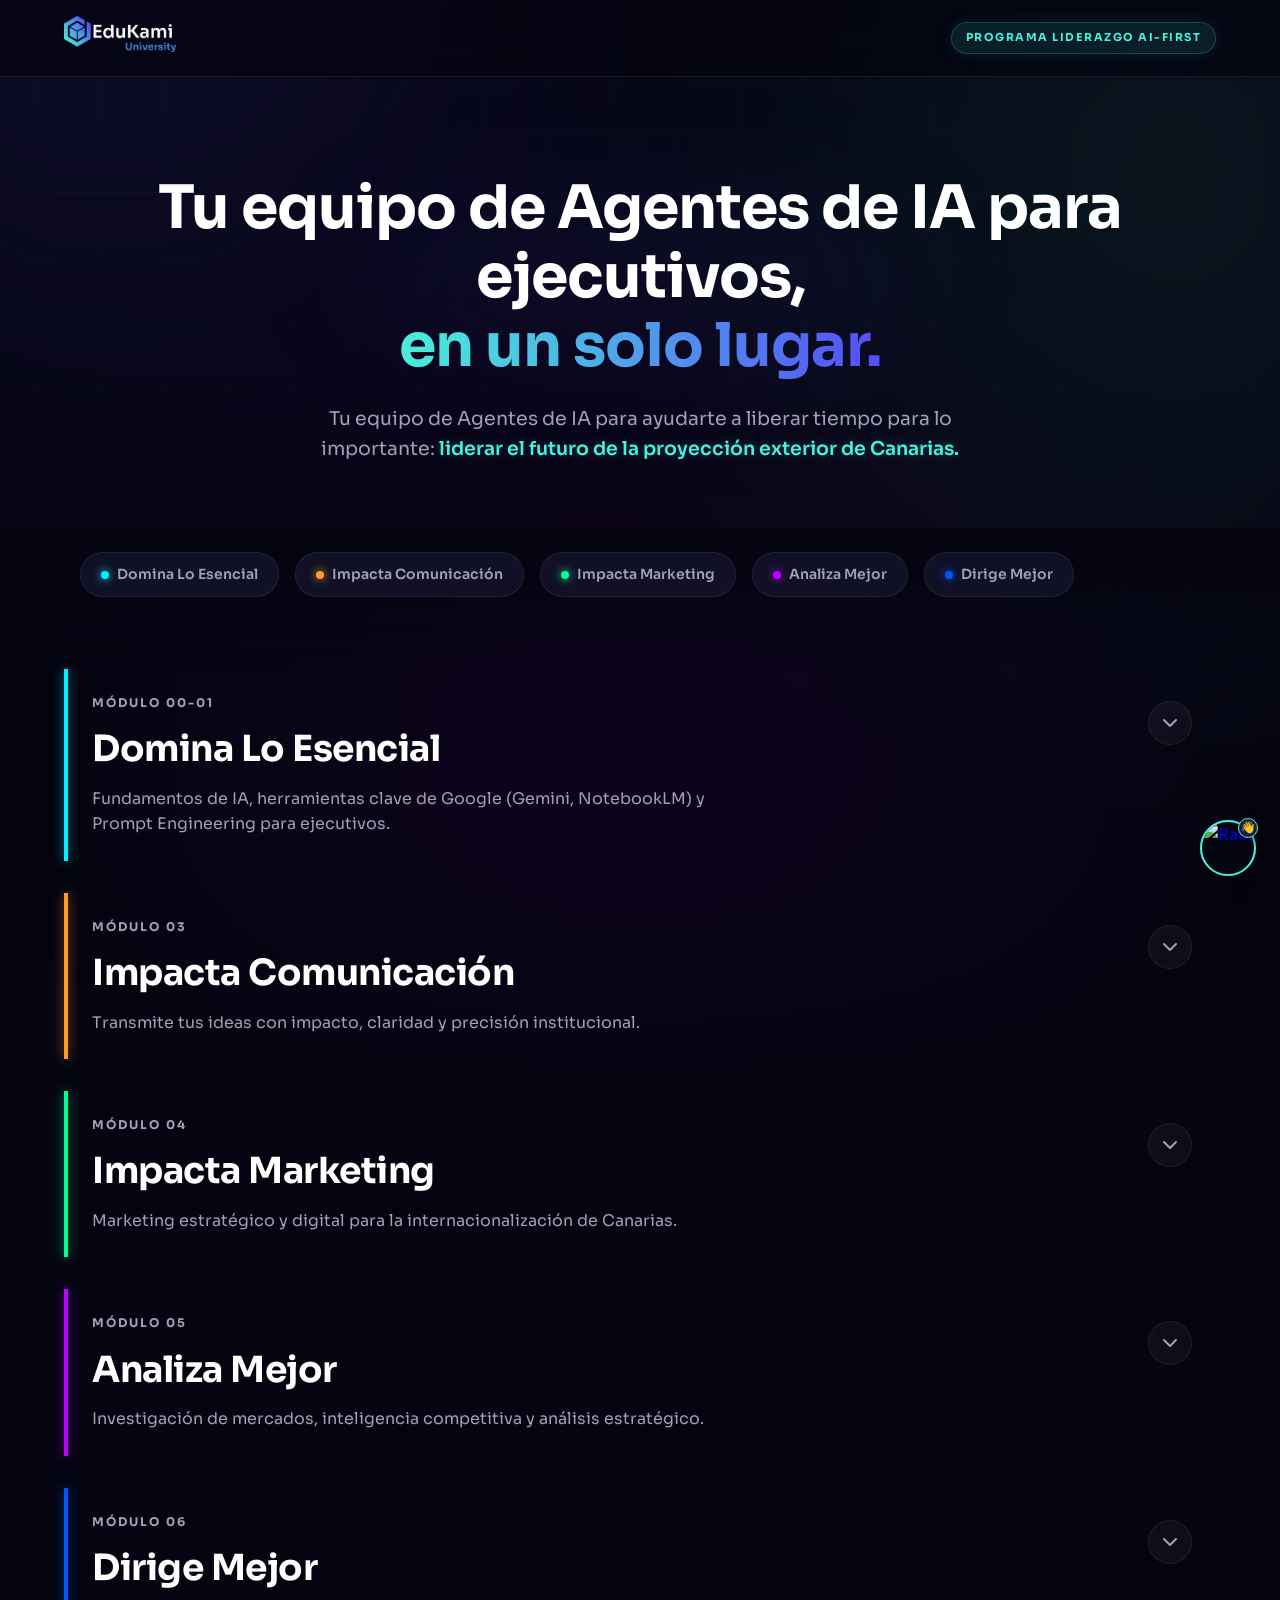
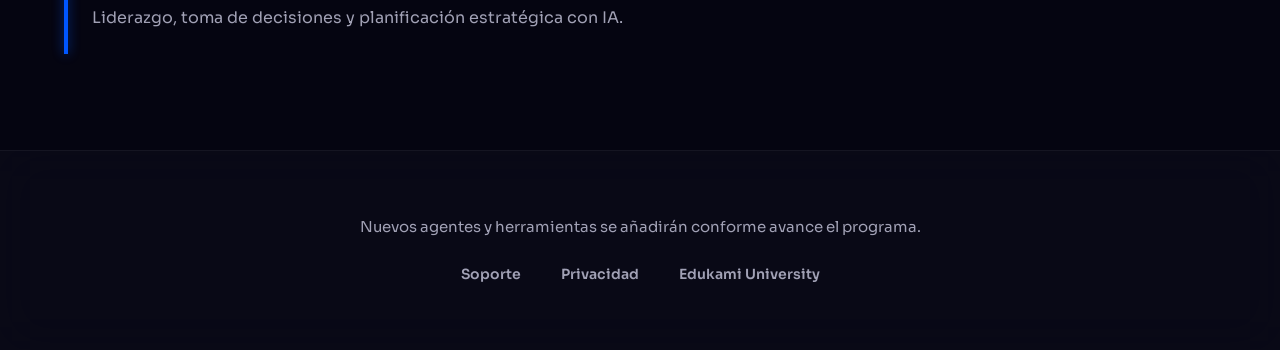
==== commit aec1175f: "upda" ====
--- a/toolkit/index.html
+++ b/toolkit/index.html
@@ -15,6 +15,8 @@
     <link rel="preconnect" href="https://fonts.googleapis.com">
     <link rel="preconnect" href="https://fonts.gstatic.com" crossorigin>
     <link href="https://fonts.googleapis.com/css2?family=Sora:wght@300;400;600;700&display=swap" rel="stylesheet">
+    <link rel="icon" type="image/jpeg" href="https://i.ibb.co/n26FVnw/Isotipo-color.jpg">
+    <link rel="apple-touch-icon" href="https://i.ibb.co/n26FVnw/Isotipo-color.jpg">
     <link rel="stylesheet" href="css/styles.css">
 </head>
 
@@ -33,12 +35,10 @@
     <!-- Hero -->
     <section class="hero-section">
         <div class="container">
-            <h1 class="hero-title">Tu IA ejecutiva,<br><span class="gradient-text">organizada en un solo sitio.</span>
+            <h1 class="hero-title">Tu equipo de Agentes de IA para ejecutivos,<br><span class="gradient-text">en un solo lugar.</span>
             </h1>
-            <p class="hero-subtitle">Agentes de IA, plantillas y frameworks para investigar, analizar, decidir,
-                comunicar y planificar con claridad y velocidad.</p>
-            <p class="hero-sub-headline">Aquí tienes tu equipo de agentes de IA, entrenados para ayudarte a <span
-                    class="highlight">elevar PROEXCA al siguiente nivel.</span></p>
+            <p class="hero-subtitle">Tu equipo de Agentes de IA para ayudarte a liberar tiempo para lo importante: <span
+                    class="highlight">liderar el futuro de la proyección exterior de Canarias.</span></p>
         </div>
     </section>
 
@@ -105,7 +105,7 @@
                             <h3 class="card-title">Prompt Engineer para Ejecutivos</h3>
                             <p class="card-description">Convierte tus peticiones en prompts optimizados usando la
                                 metodología 3×3. Genera prompts listos para usar en ChatGPT y Gemini.</p>
-                            <a href="#" class="card-action card-action--soon">Abrir Agente</a>
+                            <a href="https://chatgpt.com/g/g-69651358063c8191bbfe0418c27ce304-agente-de-ia-prompt-engineer-para-ejecutivos" target="_blank" rel="noopener" class="card-action">Abrir Agente &rarr;</a>
                         </article>
 
                         <div class="agent-card placeholder-card">
@@ -150,7 +150,7 @@
                             <h3 class="card-title">Redacción de Emails Directivos</h3>
                             <p class="card-description">Redacta y mejora emails ejecutivos con metodología BLUF.
                                 Claridad, acción y seguridad en cada mensaje.</p>
-                            <a href="#" class="card-action card-action--soon">Abrir Agente</a>
+                            <a href="https://chatgpt.com/g/g-69755dfd8a0c8191928d281bd7442a47-agente-de-ia-redaccion-de-emails-directivos" target="_blank" rel="noopener" class="card-action">Abrir Agente &rarr;</a>
                         </article>
 
                         <article class="agent-card">
@@ -161,7 +161,7 @@
                             <h3 class="card-title">Informes, Memos &amp; Briefings</h3>
                             <p class="card-description">Convierte información dispersa en documentos ejecutivos claros y
                                 accionables. Síntesis, briefings y memos de decisión.</p>
-                            <a href="#" class="card-action card-action--soon">Abrir Agente</a>
+                            <a href="https://chatgpt.com/g/g-697563d9775c8191b7df4855218a24f6-agente-ia-informes-memos-briefings-ejecutivos" target="_blank" rel="noopener" class="card-action">Abrir Agente &rarr;</a>
                         </article>
 
                         <article class="agent-card">
@@ -172,30 +172,9 @@
                             <h3 class="card-title">Comunicador Institucional</h3>
                             <p class="card-description">Comunicación institucional de alto impacto con análisis de
                                 riesgo en 5 capas: político, legal, reputacional, operativo y simbólico.</p>
-                            <a href="#" class="card-action card-action--soon">Abrir Agente</a>
-                        </article>
-
-                        <article class="agent-card">
-                            <div class="card-top">
-                                <div class="card-icon">🌐</div>
-                                <span class="card-badge card-badge--agent">Agente</span>
-                            </div>
-                            <h3 class="card-title">Copywriter Institucional Web</h3>
-                            <p class="card-description">Genera contenido web institucional: notas de prensa, noticias,
-                                artículos de blog y casos de éxito en estilo PROEXCA.</p>
-                            <a href="#" class="card-action card-action--soon">Abrir Agente</a>
-                        </article>
-
-                        <article class="agent-card">
-                            <div class="card-top">
-                                <div class="card-icon">📱</div>
-                                <span class="card-badge card-badge--agent">Agente</span>
-                            </div>
-                            <h3 class="card-title">Copywriter RRSS Institucionales</h3>
-                            <p class="card-description">Posts listos para publicar en LinkedIn e Instagram con estilo
-                                institucional. Optimizados por plataforma con hashtags y brief visual.</p>
-                            <a href="#" class="card-action card-action--soon">Abrir Agente</a>
-                        </article>
+                            <a href="https://chatgpt.com/g/g-6975fa6ddef88191b7756466607da901-agente-de-ia-comunicador-institucional" target="_blank" rel="noopener" class="card-action">Abrir Agente &rarr;</a>
+                        </article>
+
                     </div>
                 </div>
             </div>
@@ -229,7 +208,7 @@
                             <h3 class="card-title">Marketing Estratégico PROEXCA</h3>
                             <p class="card-description">Dossiers sectoriales, pitch decks y kits de feria. Materiales de
                                 marketing profesionales en horas, no semanas.</p>
-                            <a href="#" class="card-action card-action--soon">Abrir Agente</a>
+                            <a href="https://chatgpt.com/g/g-69a7dcbd253881919cb0082a81124301-marketing-estrategico-proexca" target="_blank" rel="noopener" class="card-action">Abrir Agente &rarr;</a>
                         </article>
 
                         <article class="agent-card">
@@ -237,10 +216,32 @@
                                 <div class="card-icon">📣</div>
                                 <span class="card-badge card-badge--agent">Agente</span>
                             </div>
-                            <h3 class="card-title">Marketing Digital PROEXCA</h3>
+                            <h3 class="card-title">Head of Digital Marketing</h3>
                             <p class="card-description">Emails de campaña, posts promocionales y briefs visuales.
                                 Mantiene los canales activos con contenido coherente.</p>
-                            <a href="#" class="card-action card-action--soon">Abrir Agente</a>
+                            <a href="https://chatgpt.com/g/g-69a7dcb52330819196002d367b544bce-head-of-marketing-assistant" target="_blank" rel="noopener" class="card-action">Abrir Agente &rarr;</a>
+                        </article>
+
+                        <article class="agent-card">
+                            <div class="card-top">
+                                <div class="card-icon">🌐</div>
+                                <span class="card-badge card-badge--agent">Agente</span>
+                            </div>
+                            <h3 class="card-title">Copywriter Institucional Web</h3>
+                            <p class="card-description">Genera contenido web institucional: notas de prensa, noticias,
+                                artículos de blog y casos de éxito en estilo PROEXCA.</p>
+                            <a href="https://chatgpt.com/g/g-6976896902e48191b71aaa459af7e8b7-copywriter-institucional-contenidos-web" target="_blank" rel="noopener" class="card-action">Abrir Agente &rarr;</a>
+                        </article>
+
+                        <article class="agent-card">
+                            <div class="card-top">
+                                <div class="card-icon">📱</div>
+                                <span class="card-badge card-badge--agent">Agente</span>
+                            </div>
+                            <h3 class="card-title">Copywriter RRSS Institucionales</h3>
+                            <p class="card-description">Posts listos para publicar en LinkedIn e Instagram con estilo
+                                institucional. Optimizados por plataforma con hashtags y brief visual.</p>
+                            <a href="https://chatgpt.com/g/g-697696e818e8819189ac6a822e922e90-copywriter-post-rrss-institucionales" target="_blank" rel="noopener" class="card-action">Abrir Agente &rarr;</a>
                         </article>
                     </div>
                 </div>
@@ -272,21 +273,19 @@
                                 <div class="card-icon">🔍</div>
                                 <span class="card-badge card-badge--agent">Agente</span>
                             </div>
-                            <h3 class="card-title">Research &amp; Insights PROEXCA</h3>
-                            <p class="card-description">Briefings sectoriales, fichas de mercado y radares de tendencias
-                                para decisiones de internacionalización.</p>
-                            <a href="#" class="card-action card-action--soon">Abrir Agente</a>
-                        </article>
-
-                        <article class="agent-card">
-                            <div class="card-top">
-                                <div class="card-icon">⚖️</div>
-                                <span class="card-badge card-badge--agent">Agente</span>
-                            </div>
-                            <h3 class="card-title">Analista Estratégico PROEXCA</h3>
-                            <p class="card-description">Síntesis ejecutivas, notas de decisión y briefings de contexto.
-                                Transforma información compleja en artefactos de decisión.</p>
-                            <a href="#" class="card-action card-action--soon">Abrir Agente</a>
+                            <h3 class="card-title">Research OS PROEXCA</h3>
+                            <p class="card-description">Inteligencia de mercado nivel McKinsey/BCG. Research briefs, evidence matrices y executive memos para decisiones de internacionalización.</p>
+                            <a href="https://chatgpt.com/g/g-69a7dcd71f048191973bf47390b4dc61-senior-analyst-manager" target="_blank" rel="noopener" class="card-action">Abrir Agente &rarr;</a>
+                        </article>
+
+                        <article class="agent-card">
+                            <div class="card-top">
+                                <div class="card-icon">🧩</div>
+                                <span class="card-badge card-badge--agent">Agente</span>
+                            </div>
+                            <h3 class="card-title">Problem Solver PROEXCA</h3>
+                            <p class="card-description">Resolución de problemas complejos con pensamiento estructurado. Issue trees MECE, análisis causa raíz y matrices de decisión.</p>
+                            <a href="https://chatgpt.com/g/g-69a7dcc51ce081918128c41ecbe70821-problem-solver-proexca" target="_blank" rel="noopener" class="card-action">Abrir Agente &rarr;</a>
                         </article>
                     </div>
                 </div>
@@ -311,10 +310,36 @@
             </div>
             <div class="module-content" id="content-mod-06">
                 <div class="module-content-inner">
-                    <div class="module-placeholder">
-                        <div class="module-placeholder-icon">🧭</div>
-                        <div class="module-placeholder-text">Contenido en desarrollo</div>
-                        <div class="module-placeholder-sub">Los agentes de este módulo se añadirán próximamente.</div>
+                    <div class="cards-grid">
+                        <article class="agent-card">
+                            <div class="card-top">
+                                <div class="card-icon">🤝</div>
+                                <span class="card-badge card-badge--agent">Agente</span>
+                            </div>
+                            <h3 class="card-title">Leader Coach PROEXCA</h3>
+                            <p class="card-description">Executive coaching y desarrollo de equipos. Feedback estructurado (SBI, CEDAR), conversaciones difíciles, 1:1s efectivos y desarrollo de talento.</p>
+                            <a href="https://chatgpt.com/g/g-69a7dcdd1f688191b9aea3e0e3c12cbb-leader-coach-proexca" target="_blank" rel="noopener" class="card-action">Abrir Agente &rarr;</a>
+                        </article>
+
+                        <article class="agent-card">
+                            <div class="card-top">
+                                <div class="card-icon">♟️</div>
+                                <span class="card-badge card-badge--agent">Agente</span>
+                            </div>
+                            <h3 class="card-title">McKinsey Strategist PROEXCA</h3>
+                            <p class="card-description">Diagnóstico organizacional y planificación estratégica. Planes 30/60/90, matrices de priorización con kill lists y alineamiento de equipos.</p>
+                            <a href="https://chatgpt.com/g/g-69a7dce4244c8191b0501c2c5c91c2a9-mckinsey-strategist-proexca" target="_blank" rel="noopener" class="card-action">Abrir Agente &rarr;</a>
+                        </article>
+
+                        <article class="agent-card">
+                            <div class="card-top">
+                                <div class="card-icon">⏱️</div>
+                                <span class="card-badge card-badge--agent">Agente</span>
+                            </div>
+                            <h3 class="card-title">Time &amp; Meetings Operator PROEXCA</h3>
+                            <p class="card-description">Productividad ejecutiva y gestión del tiempo. Priorización semanal, diseño de agendas, follow-ups y protección de bloques de foco.</p>
+                            <a href="https://chatgpt.com/g/g-69a7dcea22188191a8c61b346cb1fd2b-time-meetings-operator-proexca" target="_blank" rel="noopener" class="card-action">Abrir Agente &rarr;</a>
+                        </article>
                     </div>
                 </div>
             </div>
--- a/toolkit/css/styles.css
+++ b/toolkit/css/styles.css
@@ -57,6 +57,12 @@
         animation-iteration-count: 1 !important;
         transition-duration: 0.01ms !important;
         scroll-behavior: auto !important;
+    }
+
+    .hero-title,
+    .hero-subtitle {
+        opacity: 1 !important;
+        transform: none !important;
     }
 }
 
@@ -174,28 +180,36 @@
 @keyframes slideUpFade {
     0% {
         opacity: 0;
-        transform: translateY(30px);
-    }
-
+        transform: translateY(24px);
+        filter: blur(4px);
+    }
     100% {
         opacity: 1;
         transform: translateY(0);
-    }
+        filter: blur(0);
+    }
+}
+
+@keyframes glowPulse {
+    0%, 100% { opacity: 0.12; transform: translate(-50%, -50%) scale(1); }
+    50% { opacity: 0.2; transform: translate(-50%, -50%) scale(1.05); }
 }
 
 .hero-section {
     padding: var(--space-12) 0 var(--space-8);
     text-align: center;
     position: relative;
+    overflow: hidden;
 }
 
 .hero-title {
-    font-size: clamp(36px, 5vw, 64px);
+    font-size: clamp(28px, 5vw, 60px);
     font-weight: 700;
     margin-bottom: var(--space-3);
     line-height: 1.15;
     letter-spacing: -1px;
-    animation: slideUpFade 0.8s var(--transition-bounce) forwards;
+    opacity: 0;
+    animation: slideUpFade 1s cubic-bezier(0.16, 1, 0.3, 1) 0.1s forwards;
 }
 
 .gradient-text {
@@ -213,38 +227,30 @@
     top: 50%;
     left: 50%;
     transform: translate(-50%, -50%);
-    width: 60%;
-    height: 60%;
+    width: 50%;
+    height: 50%;
     background: var(--color-primary);
     filter: blur(80px);
-    opacity: 0.15;
+    opacity: 0.12;
     z-index: -1;
     border-radius: 50%;
+    animation: glowPulse 6s ease-in-out infinite;
 }
 
 .hero-subtitle {
-    font-size: clamp(16px, 2vw, 20px);
+    font-size: clamp(15px, 2vw, 19px);
     color: var(--color-text-gray);
-    max-width: 680px;
+    max-width: 660px;
     margin: 0 auto;
     opacity: 0;
-    animation: slideUpFade 0.8s var(--transition-bounce) 0.15s forwards;
-}
-
-.hero-sub-headline {
-    font-size: clamp(14px, 1.5vw, 17px);
-    color: var(--color-text-gray);
-    max-width: 680px;
-    margin: var(--space-2) auto 0;
-    opacity: 0;
-    animation: slideUpFade 0.8s var(--transition-bounce) 0.3s forwards;
-    font-weight: 400;
-}
-
-.hero-sub-headline .highlight {
+    animation: slideUpFade 1s cubic-bezier(0.16, 1, 0.3, 1) 0.25s forwards;
+    line-height: 1.6;
+}
+
+.hero-subtitle .highlight {
     color: var(--color-accent-turquoise);
     font-weight: 600;
-    text-shadow: 0 0 10px rgba(73, 239, 219, 0.3);
+    text-shadow: 0 0 12px rgba(73, 239, 219, 0.25);
 }
 
 
@@ -711,59 +717,154 @@
 }
 
 /* ── Responsive ── */
+
+/* Tablet */
+@media (max-width: 1024px) {
+    .cards-grid {
+        grid-template-columns: repeat(2, 1fr);
+    }
+
+    .hero-title {
+        font-size: clamp(26px, 4.5vw, 44px);
+    }
+}
+
+/* Mobile */
 @media (max-width: 768px) {
     :root {
-        --space-12: 64px;
-        --space-10: 56px;
-        --space-8: 48px;
+        --space-12: 56px;
+        --space-10: 48px;
+        --space-8: 40px;
+        --space-6: 32px;
     }
 
     html {
-        scroll-padding-top: 130px;
+        scroll-padding-top: 120px;
     }
 
     .hero-section {
         padding: var(--space-8) 0 var(--space-4);
     }
 
+    .hero-title {
+        font-size: clamp(24px, 7vw, 36px);
+        letter-spacing: -0.5px;
+        margin-bottom: var(--space-2);
+    }
+
+    .hero-title br {
+        display: none;
+    }
+
+    .hero-subtitle {
+        font-size: 15px;
+        padding: 0 var(--space-1);
+    }
+
+
     .nav-container {
-        /* CSS fade on mobile to hint scrollability */
-        mask-image: linear-gradient(to right, transparent, black 16px, black calc(100% - 16px), transparent);
-        -webkit-mask-image: linear-gradient(to right, transparent, black 16px, black calc(100% - 16px), transparent);
+        mask-image: linear-gradient(to right, transparent, black 12px, black calc(100% - 12px), transparent);
+        -webkit-mask-image: linear-gradient(to right, transparent, black 12px, black calc(100% - 12px), transparent);
+    }
+
+    .module-nav-inner {
+        gap: 10px;
+        padding: var(--space-1) 4px var(--space-2);
+    }
+
+    .module-nav-btn {
+        padding: 8px 14px;
+        font-size: 12px;
+        border-radius: 24px;
+        gap: 6px;
+    }
+
+    .module-nav-dot {
+        width: 6px;
+        height: 6px;
     }
 
     .cards-grid {
         grid-template-columns: 1fr;
-        gap: var(--space-4);
+        gap: var(--space-3);
     }
 
     .header-badge {
         display: none;
-    }
-
-    .module-nav-inner {
-        gap: var(--space-2);
-        padding-bottom: var(--space-2);
-    }
-
-    .module-nav-btn {
-        padding: 10px 18px;
-        font-size: 13px;
     }
 
     .module-header {
         padding: var(--space-2);
         border-radius: 0 12px 12px 0;
+        gap: var(--space-1);
     }
 
     .module-title {
+        font-size: 20px;
+    }
+
+    .module-description {
+        font-size: 14px;
+    }
+
+    .module-toggle {
+        width: 36px;
+        height: 36px;
+        margin-top: 4px;
+    }
+
+    .agent-card {
+        padding: var(--space-3);
+        border-radius: 18px;
+    }
+
+    .card-icon {
+        width: 44px;
+        height: 44px;
+        font-size: 20px;
+    }
+
+    .card-title {
+        font-size: 17px;
+    }
+
+    .card-description {
+        font-size: 14px;
+        margin-bottom: var(--space-3);
+    }
+
+    .card-action {
+        padding: 10px 20px;
+        font-size: 13px;
+    }
+
+    .feedback-widget {
+        width: 48px;
+        height: 48px;
+        bottom: var(--space-2);
+        right: var(--space-2);
+    }
+
+    .feedback-tooltip {
+        width: 220px;
+        font-size: 12px;
+        padding: 10px 14px;
+    }
+}
+
+/* Small phones */
+@media (max-width: 380px) {
+    .hero-title {
         font-size: 22px;
     }
-}
-
-@media (min-width: 769px) and (max-width: 1024px) {
-    .cards-grid {
-        grid-template-columns: repeat(2, 1fr);
+
+    .module-nav-btn {
+        padding: 7px 12px;
+        font-size: 11px;
+    }
+
+    .container {
+        padding: 0 var(--space-2);
     }
 }
 
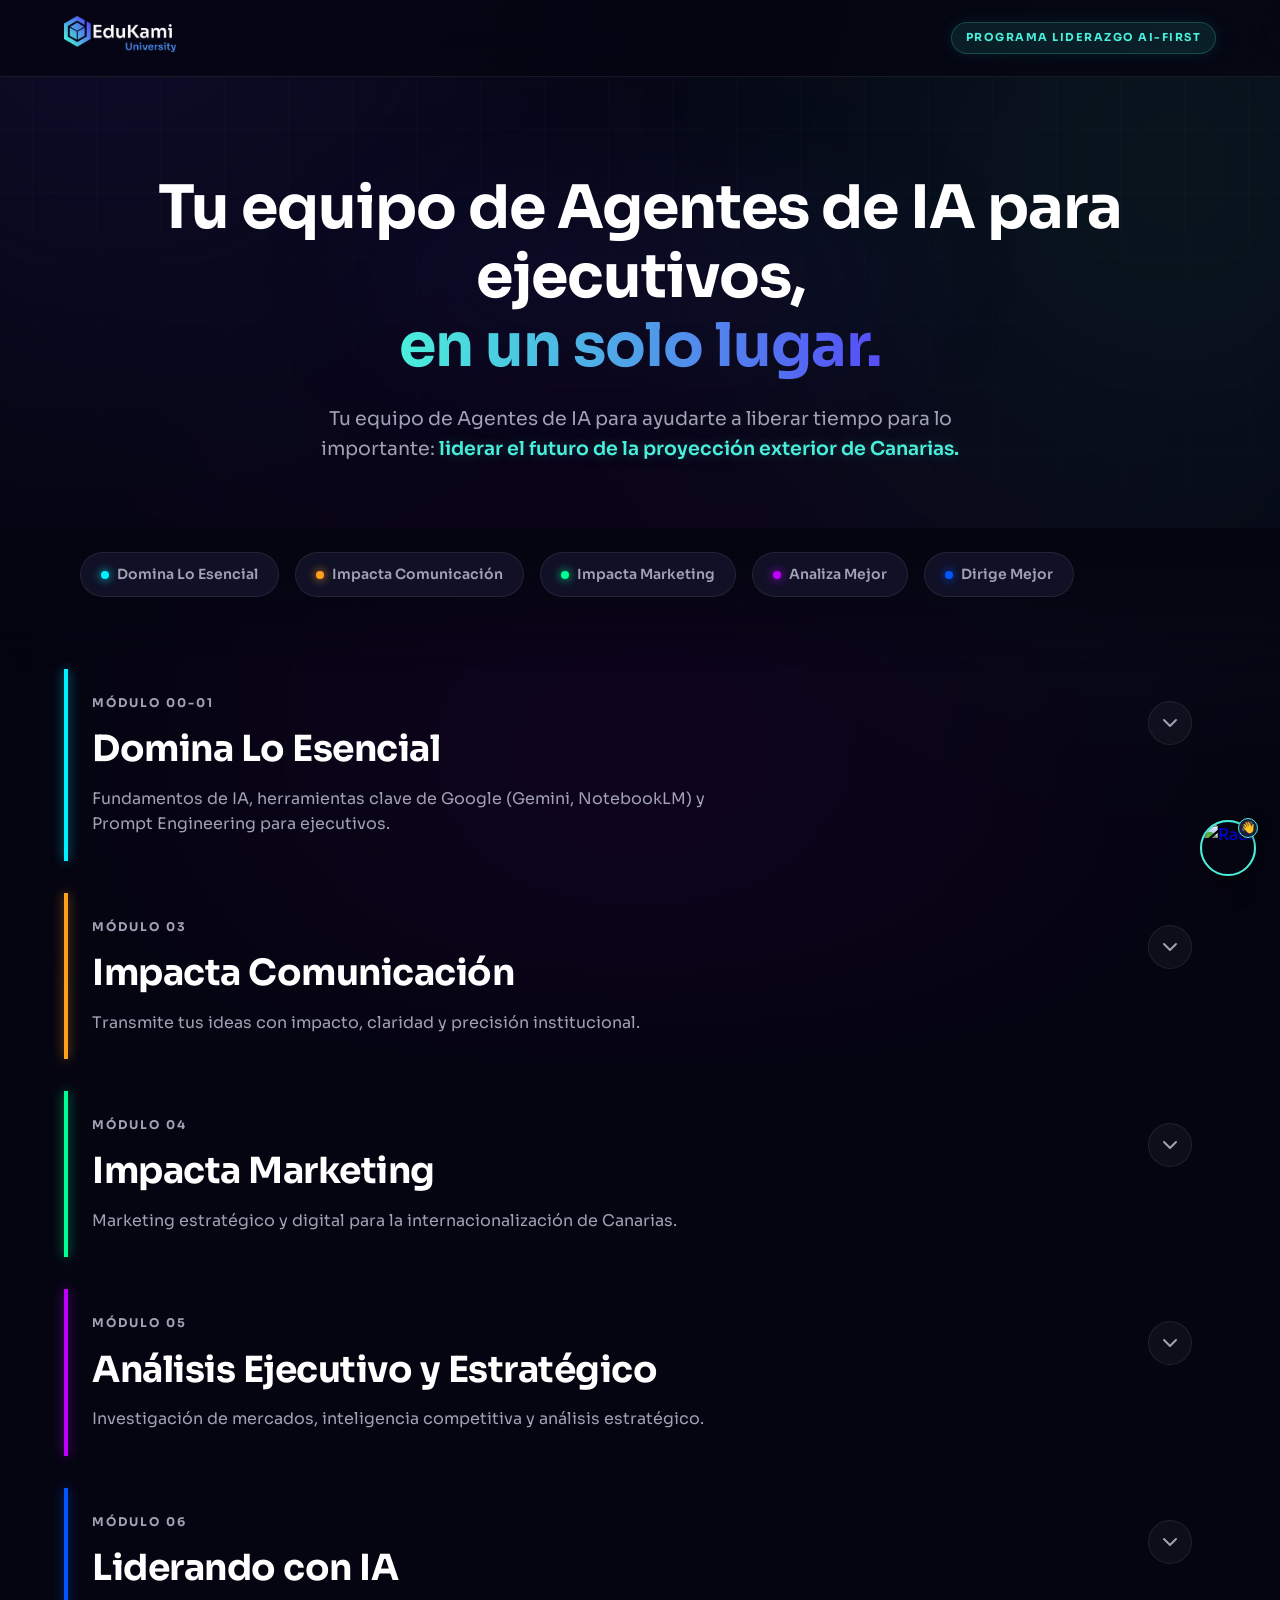
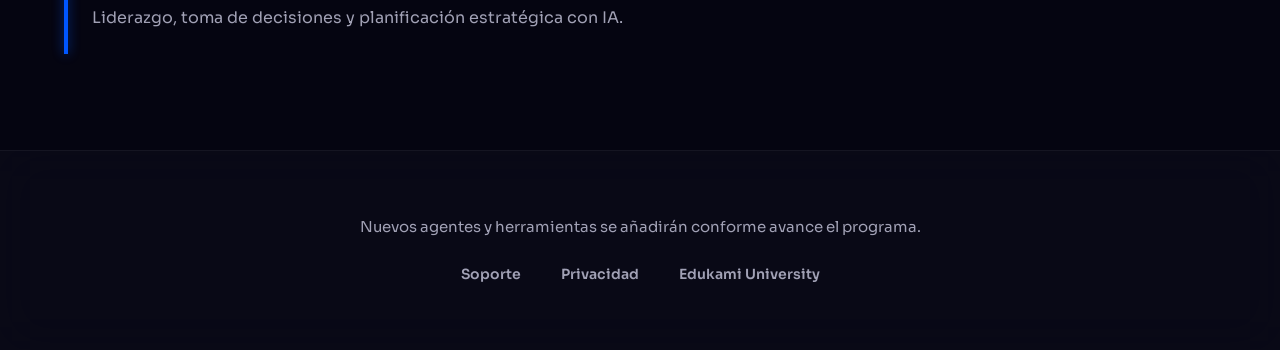
==== commit 879030e8: "update" ====
--- a/toolkit/index.html
+++ b/toolkit/index.html
@@ -35,7 +35,8 @@
     <!-- Hero -->
     <section class="hero-section">
         <div class="container">
-            <h1 class="hero-title">Tu equipo de Agentes de IA para ejecutivos,<br><span class="gradient-text">en un solo lugar.</span>
+            <h1 class="hero-title">Tu equipo de Agentes de IA para ejecutivos,<br><span class="gradient-text">en un solo
+                    lugar.</span>
             </h1>
             <p class="hero-subtitle">Tu equipo de Agentes de IA para ayudarte a liberar tiempo para lo importante: <span
                     class="highlight">liderar el futuro de la proyección exterior de Canarias.</span></p>
@@ -105,7 +106,8 @@
                             <h3 class="card-title">Prompt Engineer para Ejecutivos</h3>
                             <p class="card-description">Convierte tus peticiones en prompts optimizados usando la
                                 metodología 3×3. Genera prompts listos para usar en ChatGPT y Gemini.</p>
-                            <a href="https://chatgpt.com/g/g-69651358063c8191bbfe0418c27ce304-agente-de-ia-prompt-engineer-para-ejecutivos" target="_blank" rel="noopener" class="card-action">Abrir Agente &rarr;</a>
+                            <a href="https://chatgpt.com/g/g-69651358063c8191bbfe0418c27ce304-agente-de-ia-prompt-engineer-para-ejecutivos"
+                                target="_blank" rel="noopener" class="card-action">Abrir Agente &rarr;</a>
                         </article>
 
                         <div class="agent-card placeholder-card">
@@ -150,7 +152,8 @@
                             <h3 class="card-title">Redacción de Emails Directivos</h3>
                             <p class="card-description">Redacta y mejora emails ejecutivos con metodología BLUF.
                                 Claridad, acción y seguridad en cada mensaje.</p>
-                            <a href="https://chatgpt.com/g/g-69755dfd8a0c8191928d281bd7442a47-agente-de-ia-redaccion-de-emails-directivos" target="_blank" rel="noopener" class="card-action">Abrir Agente &rarr;</a>
+                            <a href="https://chatgpt.com/g/g-69755dfd8a0c8191928d281bd7442a47-agente-de-ia-redaccion-de-emails-directivos"
+                                target="_blank" rel="noopener" class="card-action">Abrir Agente &rarr;</a>
                         </article>
 
                         <article class="agent-card">
@@ -161,7 +164,8 @@
                             <h3 class="card-title">Informes, Memos &amp; Briefings</h3>
                             <p class="card-description">Convierte información dispersa en documentos ejecutivos claros y
                                 accionables. Síntesis, briefings y memos de decisión.</p>
-                            <a href="https://chatgpt.com/g/g-697563d9775c8191b7df4855218a24f6-agente-ia-informes-memos-briefings-ejecutivos" target="_blank" rel="noopener" class="card-action">Abrir Agente &rarr;</a>
+                            <a href="https://chatgpt.com/g/g-697563d9775c8191b7df4855218a24f6-agente-ia-informes-memos-briefings-ejecutivos"
+                                target="_blank" rel="noopener" class="card-action">Abrir Agente &rarr;</a>
                         </article>
 
                         <article class="agent-card">
@@ -172,7 +176,8 @@
                             <h3 class="card-title">Comunicador Institucional</h3>
                             <p class="card-description">Comunicación institucional de alto impacto con análisis de
                                 riesgo en 5 capas: político, legal, reputacional, operativo y simbólico.</p>
-                            <a href="https://chatgpt.com/g/g-6975fa6ddef88191b7756466607da901-agente-de-ia-comunicador-institucional" target="_blank" rel="noopener" class="card-action">Abrir Agente &rarr;</a>
+                            <a href="https://chatgpt.com/g/g-6975fa6ddef88191b7756466607da901-agente-de-ia-comunicador-institucional"
+                                target="_blank" rel="noopener" class="card-action">Abrir Agente &rarr;</a>
                         </article>
 
                     </div>
@@ -208,7 +213,8 @@
                             <h3 class="card-title">Marketing Estratégico PROEXCA</h3>
                             <p class="card-description">Dossiers sectoriales, pitch decks y kits de feria. Materiales de
                                 marketing profesionales en horas, no semanas.</p>
-                            <a href="https://chatgpt.com/g/g-69a7dcbd253881919cb0082a81124301-marketing-estrategico-proexca" target="_blank" rel="noopener" class="card-action">Abrir Agente &rarr;</a>
+                            <a href="https://chatgpt.com/g/g-69a7dcbd253881919cb0082a81124301-marketing-estrategico-proexca"
+                                target="_blank" rel="noopener" class="card-action">Abrir Agente &rarr;</a>
                         </article>
 
                         <article class="agent-card">
@@ -219,7 +225,8 @@
                             <h3 class="card-title">Head of Digital Marketing</h3>
                             <p class="card-description">Emails de campaña, posts promocionales y briefs visuales.
                                 Mantiene los canales activos con contenido coherente.</p>
-                            <a href="https://chatgpt.com/g/g-69a7dcb52330819196002d367b544bce-head-of-marketing-assistant" target="_blank" rel="noopener" class="card-action">Abrir Agente &rarr;</a>
+                            <a href="https://chatgpt.com/g/g-69a7dcb52330819196002d367b544bce-head-of-marketing-assistant"
+                                target="_blank" rel="noopener" class="card-action">Abrir Agente &rarr;</a>
                         </article>
 
                         <article class="agent-card">
@@ -230,7 +237,8 @@
                             <h3 class="card-title">Copywriter Institucional Web</h3>
                             <p class="card-description">Genera contenido web institucional: notas de prensa, noticias,
                                 artículos de blog y casos de éxito en estilo PROEXCA.</p>
-                            <a href="https://chatgpt.com/g/g-6976896902e48191b71aaa459af7e8b7-copywriter-institucional-contenidos-web" target="_blank" rel="noopener" class="card-action">Abrir Agente &rarr;</a>
+                            <a href="https://chatgpt.com/g/g-6976896902e48191b71aaa459af7e8b7-copywriter-institucional-contenidos-web"
+                                target="_blank" rel="noopener" class="card-action">Abrir Agente &rarr;</a>
                         </article>
 
                         <article class="agent-card">
@@ -241,7 +249,8 @@
                             <h3 class="card-title">Copywriter RRSS Institucionales</h3>
                             <p class="card-description">Posts listos para publicar en LinkedIn e Instagram con estilo
                                 institucional. Optimizados por plataforma con hashtags y brief visual.</p>
-                            <a href="https://chatgpt.com/g/g-697696e818e8819189ac6a822e922e90-copywriter-post-rrss-institucionales" target="_blank" rel="noopener" class="card-action">Abrir Agente &rarr;</a>
+                            <a href="https://chatgpt.com/g/g-697696e818e8819189ac6a822e922e90-copywriter-post-rrss-institucionales"
+                                target="_blank" rel="noopener" class="card-action">Abrir Agente &rarr;</a>
                         </article>
                     </div>
                 </div>
@@ -254,7 +263,7 @@
             <div class="module-header" tabindex="0" role="button" aria-expanded="false" aria-controls="content-mod-05">
                 <div class="module-header-text">
                     <div class="module-label">Módulo 05</div>
-                    <h2 class="module-title">Analiza Mejor</h2>
+                    <h2 class="module-title">Análisis Ejecutivo y Estratégico</h2>
                     <p class="module-description">Investigación de mercados, inteligencia competitiva y análisis
                         estratégico.</p>
                 </div>
@@ -273,9 +282,11 @@
                                 <div class="card-icon">🔍</div>
                                 <span class="card-badge card-badge--agent">Agente</span>
                             </div>
-                            <h3 class="card-title">Research OS PROEXCA</h3>
-                            <p class="card-description">Inteligencia de mercado nivel McKinsey/BCG. Research briefs, evidence matrices y executive memos para decisiones de internacionalización.</p>
-                            <a href="https://chatgpt.com/g/g-69a7dcd71f048191973bf47390b4dc61-senior-analyst-manager" target="_blank" rel="noopener" class="card-action">Abrir Agente &rarr;</a>
+                            <h3 class="card-title">Senior Analyst Assistant PROEXCA</h3>
+                            <p class="card-description">Inteligencia de mercado nivel McKinsey/BCG. Research briefs,
+                                evidence matrices y executive memos para decisiones de internacionalización.</p>
+                            <a href="https://chatgpt.com/g/g-69a7dcd71f048191973bf47390b4dc61-senior-analyst-manager"
+                                target="_blank" rel="noopener" class="card-action">Abrir Agente &rarr;</a>
                         </article>
 
                         <article class="agent-card">
@@ -284,8 +295,10 @@
                                 <span class="card-badge card-badge--agent">Agente</span>
                             </div>
                             <h3 class="card-title">Problem Solver PROEXCA</h3>
-                            <p class="card-description">Resolución de problemas complejos con pensamiento estructurado. Issue trees MECE, análisis causa raíz y matrices de decisión.</p>
-                            <a href="https://chatgpt.com/g/g-69a7dcc51ce081918128c41ecbe70821-problem-solver-proexca" target="_blank" rel="noopener" class="card-action">Abrir Agente &rarr;</a>
+                            <p class="card-description">Resolución de problemas complejos con pensamiento estructurado.
+                                Issue trees MECE, análisis causa raíz y matrices de decisión.</p>
+                            <a href="https://chatgpt.com/g/g-69a7dcc51ce081918128c41ecbe70821-problem-solver-proexca"
+                                target="_blank" rel="noopener" class="card-action">Abrir Agente &rarr;</a>
                         </article>
                     </div>
                 </div>
@@ -297,7 +310,7 @@
             <div class="module-header" tabindex="0" role="button" aria-expanded="false" aria-controls="content-mod-06">
                 <div class="module-header-text">
                     <div class="module-label">Módulo 06</div>
-                    <h2 class="module-title">Dirige Mejor</h2>
+                    <h2 class="module-title">Liderando con IA</h2>
                     <p class="module-description">Liderazgo, toma de decisiones y planificaci&oacute;n
                         estrat&eacute;gica con IA.</p>
                 </div>
@@ -317,8 +330,11 @@
                                 <span class="card-badge card-badge--agent">Agente</span>
                             </div>
                             <h3 class="card-title">Leader Coach PROEXCA</h3>
-                            <p class="card-description">Executive coaching y desarrollo de equipos. Feedback estructurado (SBI, CEDAR), conversaciones difíciles, 1:1s efectivos y desarrollo de talento.</p>
-                            <a href="https://chatgpt.com/g/g-69a7dcdd1f688191b9aea3e0e3c12cbb-leader-coach-proexca" target="_blank" rel="noopener" class="card-action">Abrir Agente &rarr;</a>
+                            <p class="card-description">Executive coaching y desarrollo de equipos. Feedback
+                                estructurado (SBI, CEDAR), conversaciones difíciles, 1:1s efectivos y desarrollo de
+                                talento.</p>
+                            <a href="https://chatgpt.com/g/g-69a7dcdd1f688191b9aea3e0e3c12cbb-leader-coach-proexca"
+                                target="_blank" rel="noopener" class="card-action">Abrir Agente &rarr;</a>
                         </article>
 
                         <article class="agent-card">
@@ -327,8 +343,10 @@
                                 <span class="card-badge card-badge--agent">Agente</span>
                             </div>
                             <h3 class="card-title">McKinsey Strategist PROEXCA</h3>
-                            <p class="card-description">Diagnóstico organizacional y planificación estratégica. Planes 30/60/90, matrices de priorización con kill lists y alineamiento de equipos.</p>
-                            <a href="https://chatgpt.com/g/g-69a7dce4244c8191b0501c2c5c91c2a9-mckinsey-strategist-proexca" target="_blank" rel="noopener" class="card-action">Abrir Agente &rarr;</a>
+                            <p class="card-description">Diagnóstico organizacional y planificación estratégica. Planes
+                                30/60/90, matrices de priorización con kill lists y alineamiento de equipos.</p>
+                            <a href="https://chatgpt.com/g/g-69a7dce4244c8191b0501c2c5c91c2a9-mckinsey-strategist-proexca"
+                                target="_blank" rel="noopener" class="card-action">Abrir Agente &rarr;</a>
                         </article>
 
                         <article class="agent-card">
@@ -337,8 +355,10 @@
                                 <span class="card-badge card-badge--agent">Agente</span>
                             </div>
                             <h3 class="card-title">Time &amp; Meetings Operator PROEXCA</h3>
-                            <p class="card-description">Productividad ejecutiva y gestión del tiempo. Priorización semanal, diseño de agendas, follow-ups y protección de bloques de foco.</p>
-                            <a href="https://chatgpt.com/g/g-69a7dcea22188191a8c61b346cb1fd2b-time-meetings-operator-proexca" target="_blank" rel="noopener" class="card-action">Abrir Agente &rarr;</a>
+                            <p class="card-description">Productividad ejecutiva y gestión del tiempo. Priorización
+                                semanal, diseño de agendas, follow-ups y protección de bloques de foco.</p>
+                            <a href="https://chatgpt.com/g/g-69a7dcea22188191a8c61b346cb1fd2b-time-meetings-operator-proexca"
+                                target="_blank" rel="noopener" class="card-action">Abrir Agente &rarr;</a>
                         </article>
                     </div>
                 </div>
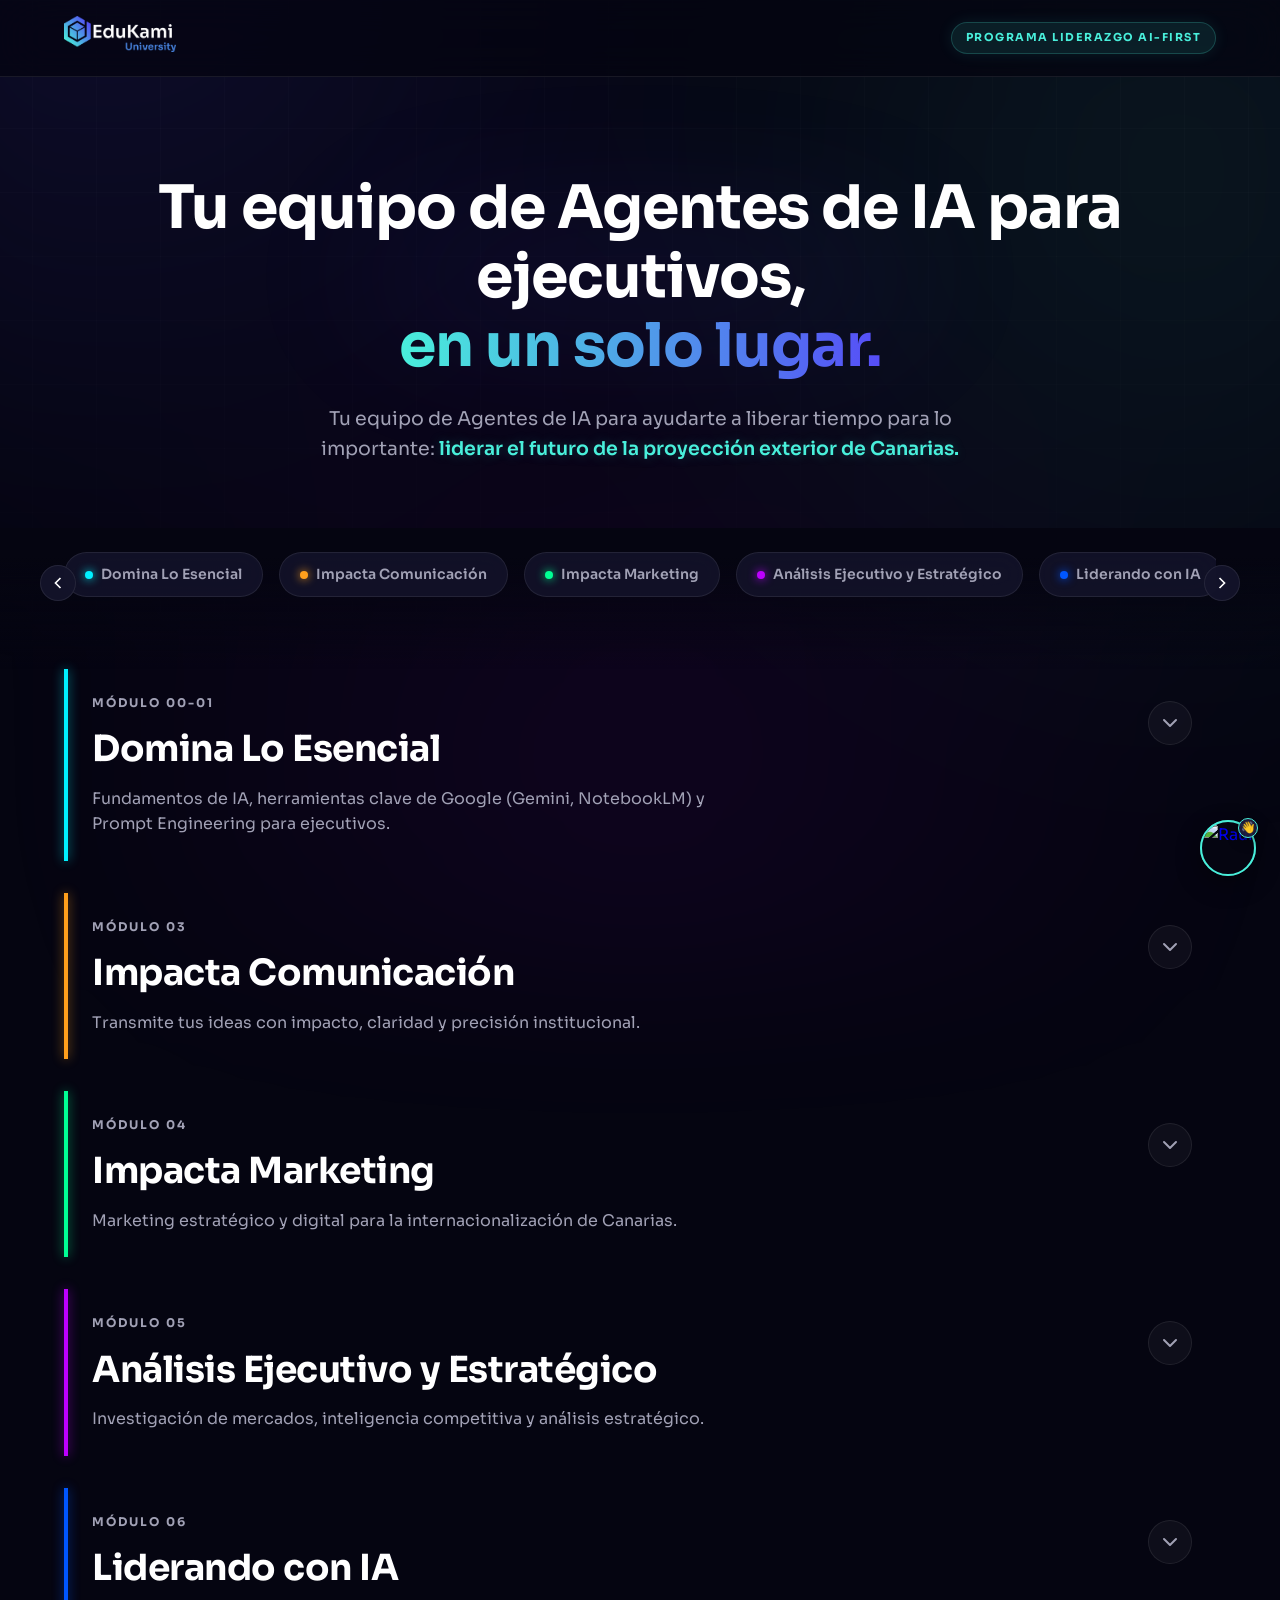
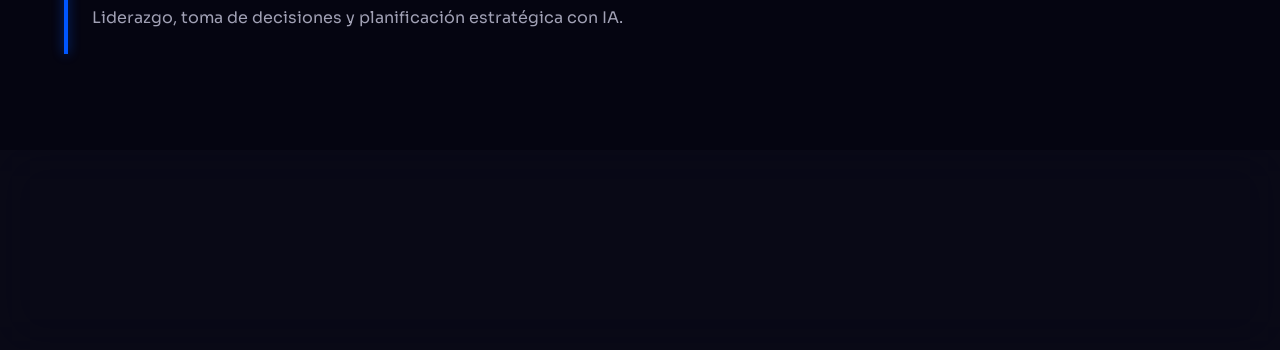
==== commit 1f3ea0ff: "update" ====
--- a/toolkit/index.html
+++ b/toolkit/index.html
@@ -62,10 +62,10 @@
                     <span class="module-nav-dot"></span> Impacta Marketing
                 </a>
                 <a href="#mod-05" class="module-nav-btn pill" style="--module-color: var(--color-mod-analizar)">
-                    <span class="module-nav-dot"></span> Analiza Mejor
+                    <span class="module-nav-dot"></span> Análisis Ejecutivo y Estratégico
                 </a>
                 <a href="#mod-06" class="module-nav-btn pill" style="--module-color: var(--color-mod-dirigir)">
-                    <span class="module-nav-dot"></span> Dirige Mejor
+                    <span class="module-nav-dot"></span> Liderando con IA
                 </a>
             </div>
             <button class="nav-scroll-btn right" aria-label="Desplazar a la derecha" style="display: none;">
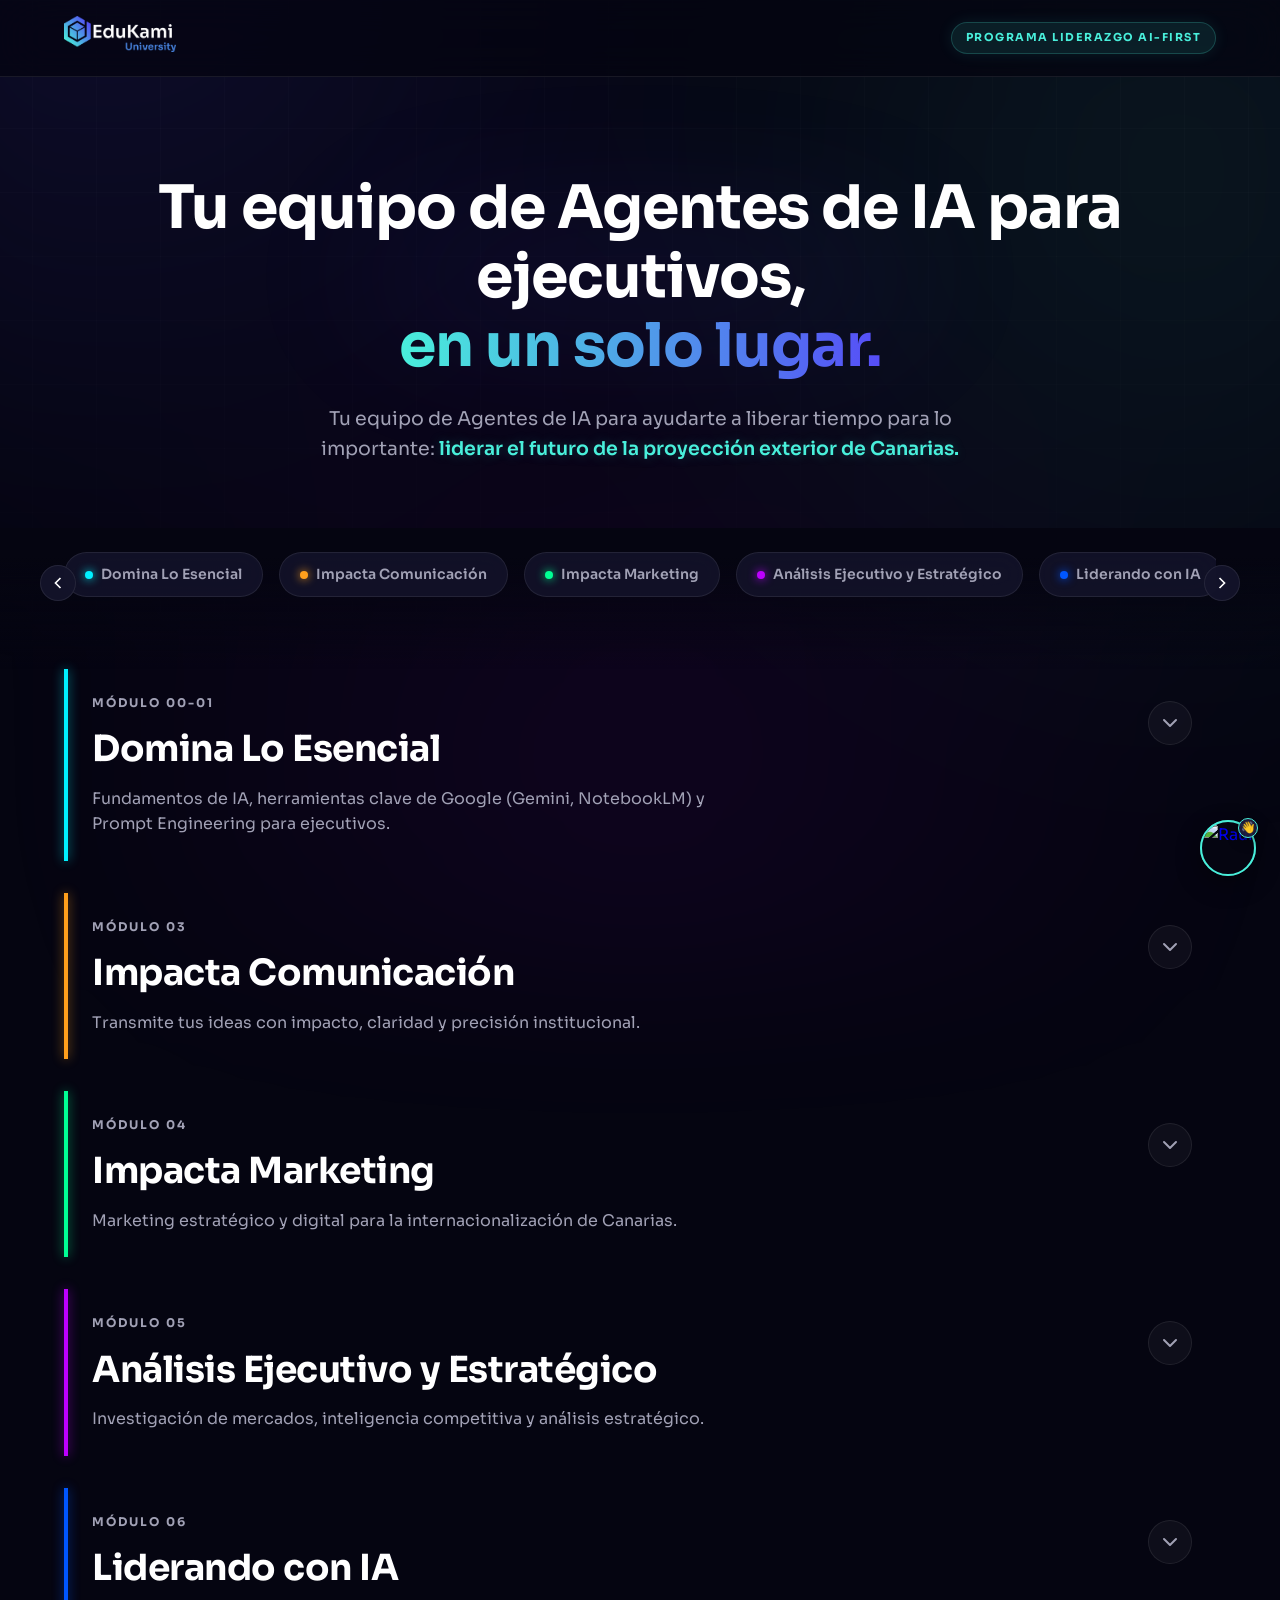
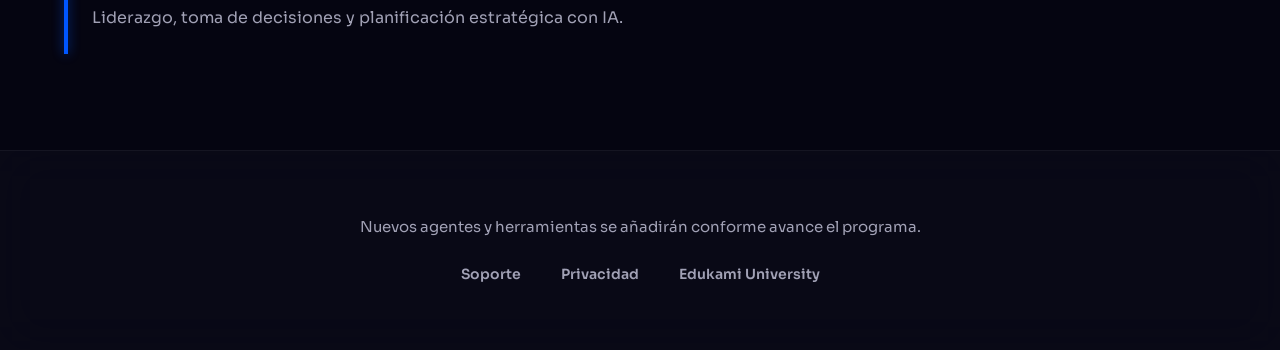
==== commit 9d58a0a3: "update" ====
--- a/toolkit/index.html
+++ b/toolkit/index.html
@@ -18,6 +18,7 @@
     <link rel="icon" type="image/jpeg" href="https://i.ibb.co/n26FVnw/Isotipo-color.jpg">
     <link rel="apple-touch-icon" href="https://i.ibb.co/n26FVnw/Isotipo-color.jpg">
     <link rel="stylesheet" href="css/styles.css">
+    <script defer src="/_vercel/insights/script.js"></script>
 </head>
 
 <body>
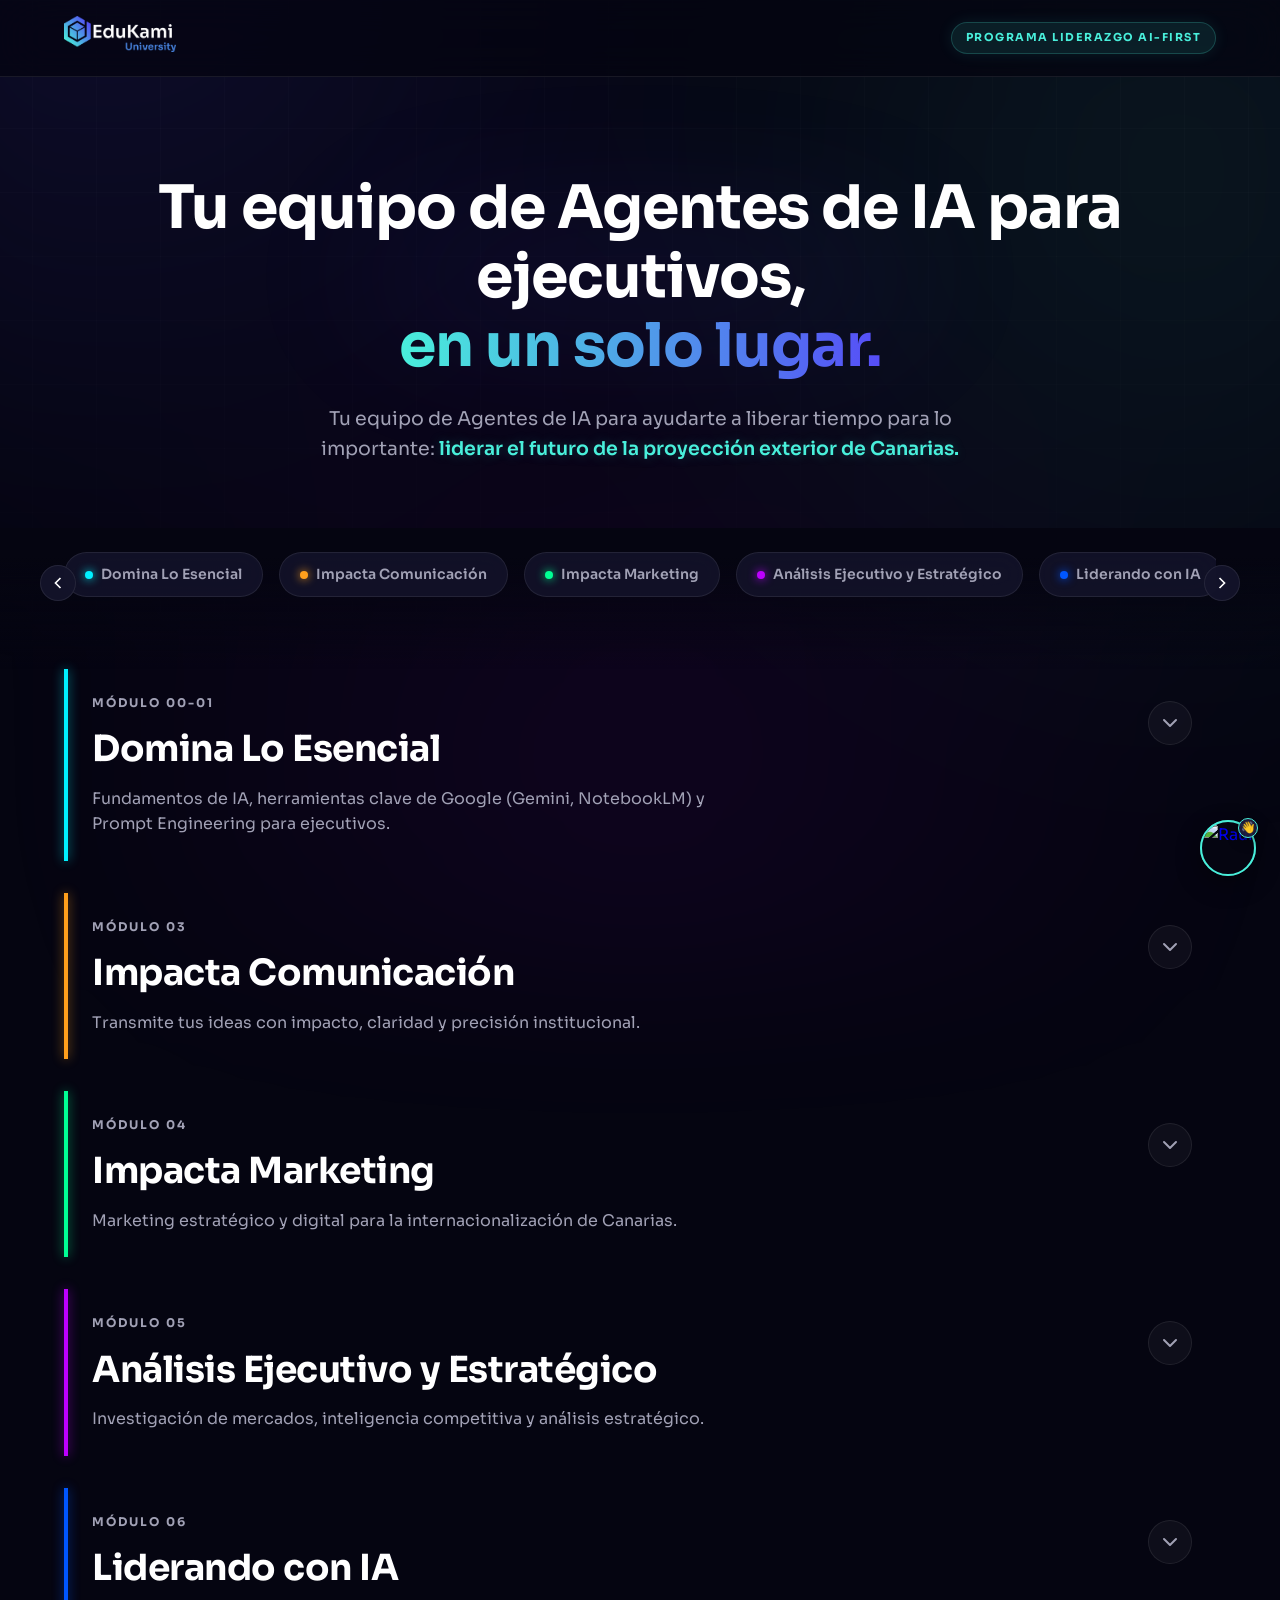
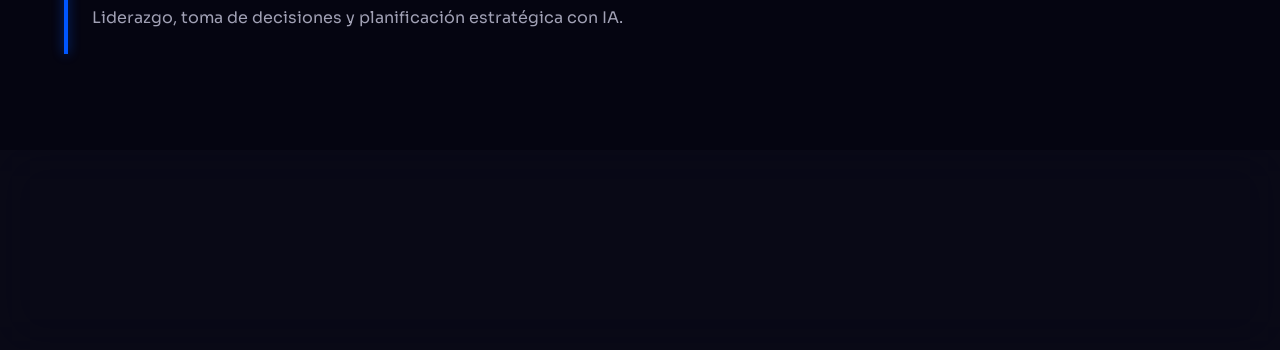
==== commit a085b94c: "update" ====
--- a/toolkit/index.html
+++ b/toolkit/index.html
@@ -19,6 +19,14 @@
     <link rel="apple-touch-icon" href="https://i.ibb.co/n26FVnw/Isotipo-color.jpg">
     <link rel="stylesheet" href="css/styles.css">
     <script defer src="/_vercel/insights/script.js"></script>
+    <!-- Google Analytics 4 -->
+    <script async src="https://www.googletagmanager.com/gtag/js?id=G-3654X299PN"></script>
+    <script>
+        window.dataLayer = window.dataLayer || [];
+        function gtag(){dataLayer.push(arguments);}
+        gtag('js', new Date());
+        gtag('config', 'G-3654X299PN');
+    </script>
 </head>
 
 <body>
@@ -518,6 +526,20 @@
                 });
             });
 
+            // Track agent clicks in GA4
+            document.querySelectorAll('.card-action').forEach(link => {
+                link.addEventListener('click', function () {
+                    const card = this.closest('.agent-card');
+                    const agentName = card.querySelector('.card-title').textContent.trim();
+                    const module = card.closest('.module-section');
+                    const moduleName = module.querySelector('.module-title').textContent.trim();
+                    gtag('event', 'click_agent', {
+                        agent_name: agentName,
+                        module_name: moduleName
+                    });
+                });
+            });
+
             // Feedback Widget Inactivity Timer
             const feedbackWidget = document.getElementById('feedback-widget');
             if (feedbackWidget) {
